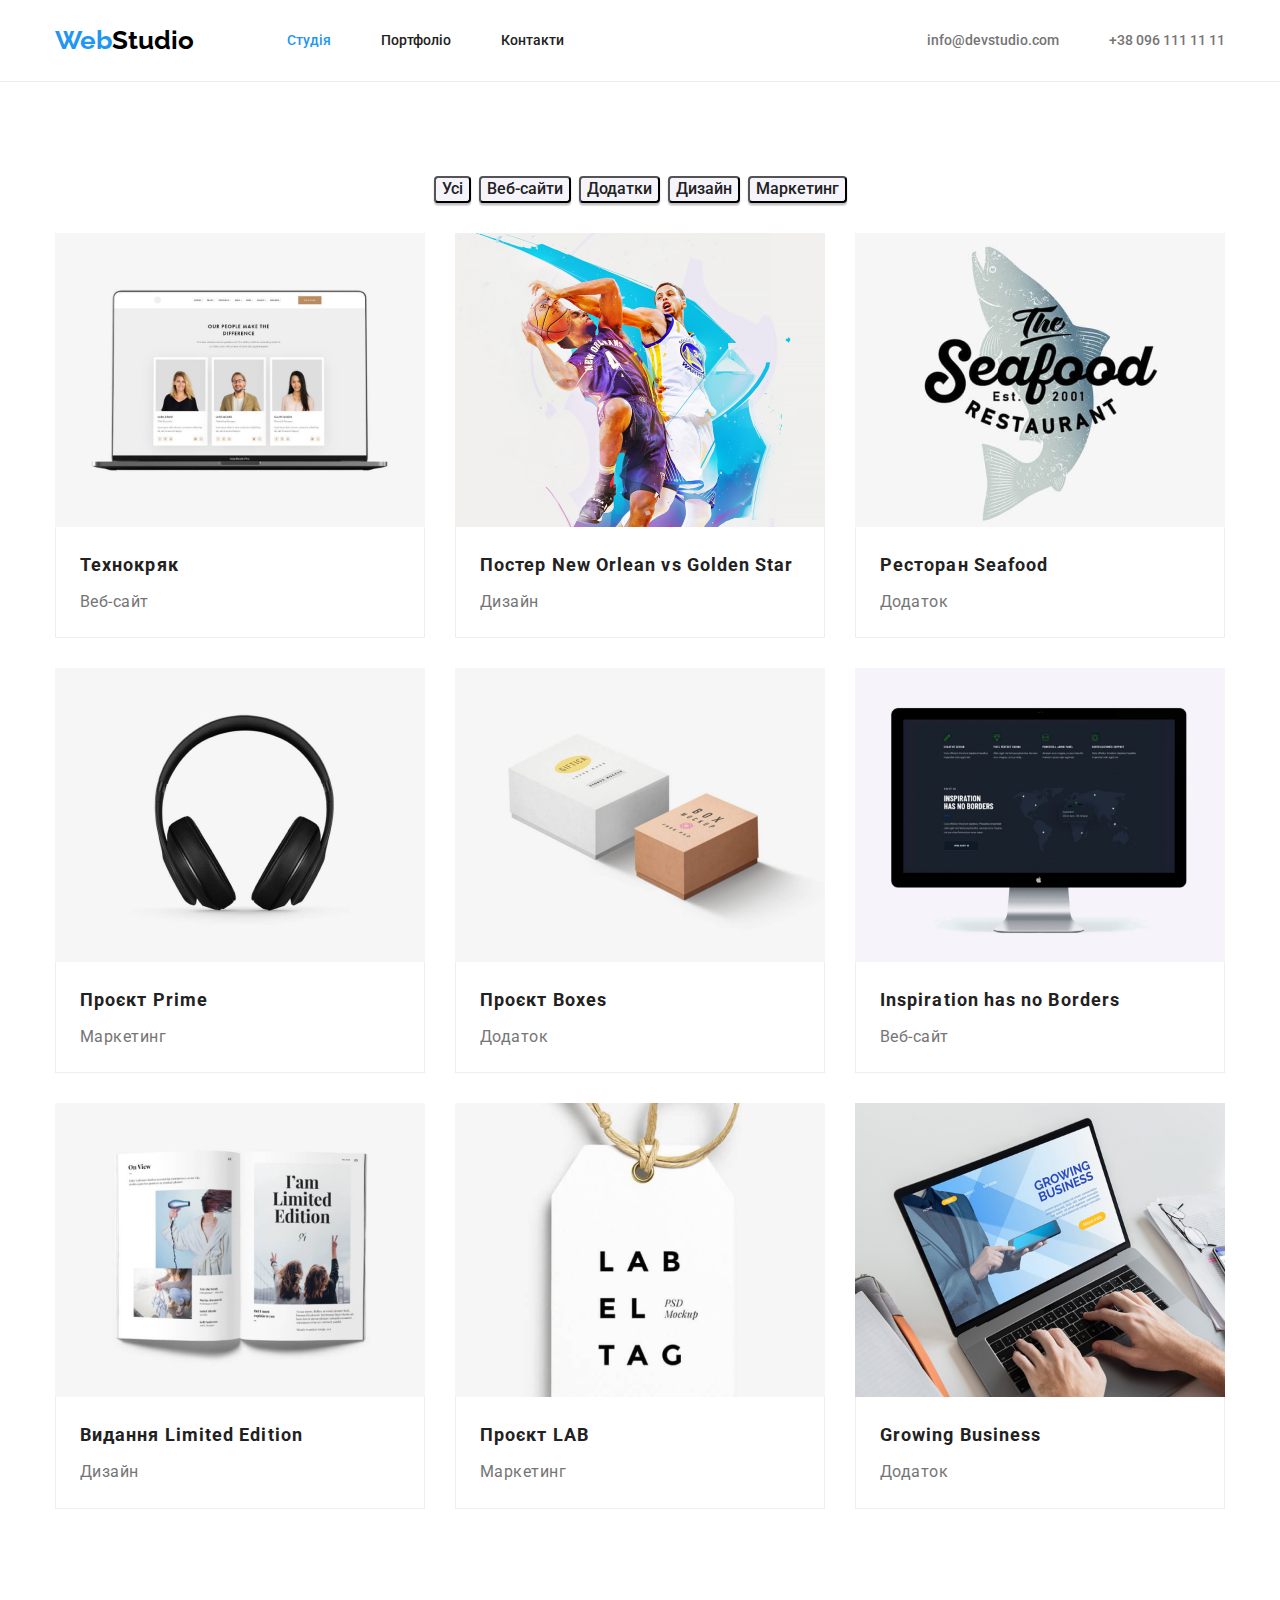
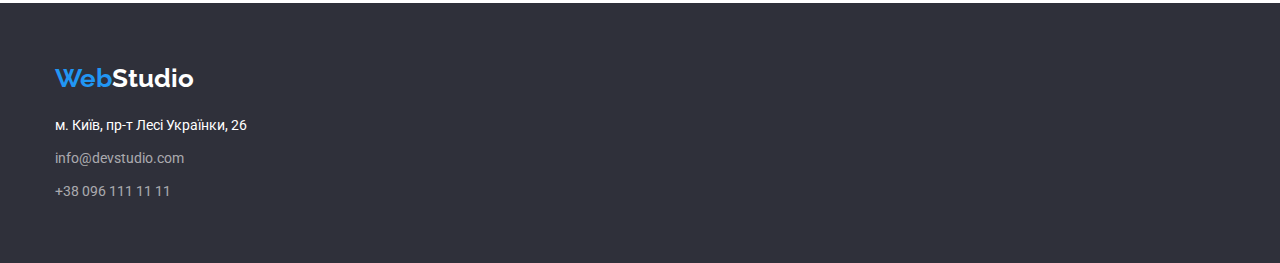
==== portfolio.html @ cd0b66c8 "добавлено sprite" ====
<!DOCTYPE html>
<html lang="uk">
  <head>
    <meta charset="UTF-8" />
    <meta http-equiv="X-UA-Compatible" content="IE=edge" />
    <meta name="viewport" content="width=device-width, initial-scale=1.0" />
    <title>Портфоліо</title>
    <link
      href="https://fonts.googleapis.com/css2?family=Raleway:wght@700&family=Roboto:wght@400;500;700;900&display=swap"
      rel="stylesheet"
    />
    <link
      rel="stylesheet"
      href="https://cdnjs.cloudflare.com/ajax/libs/modern-normalize/1.1.0/modern-normalize.min.css"
    />
    <link rel="stylesheet" href="./css/styles.css" />
  </head>
  <body>
    <header class="top-line">
      <div class="container mein-line">
        <nav class="nav-sector">
          <a class="logo-link" href="./index.html"><span class="logo">Web</span>Studio</a>
          <ul class="site-nav list">
            <li class="item"><a class="connect current" href="./index.html">Студія</a></li>
            <li class="item"><a class="connect" href="./portfolio.html">Портфоліо</a></li>
            <li class="item"><a class="connect" href="#">Контакти</a></li>
          </ul>
        </nav>
        <ul class="contact list">
          <li class="item">
            <a class="connect" href="mailto:info@devstudio.com">info@devstudio.com</a>
          </li>
          <li class="item">
            <a class="connect" href="tel:+380961111111">+38 096 111 11 11</a>
          </li>
        </ul>
      </div>
    </header>
    <main>
      <div class="container">
        <section class="section">
          <!--невидимий заголовок-->
          <h1 class="visually-hidden">Приклади робіт</h1>
          <!--фільтри робіт-->
          <ul class="list btn-line">
            <li class="list-btn">
              <button class="button-filter" type="button">Усі</button>
            </li>
            <li class="list-btn">
              <button class="button-filter" type="button">Веб-сайти</button>
            </li>
            <li class="list-btn"><button class="button-filter" type="button">Додатки</button></li>
            <li class="list-btn"><button class="button-filter" type="button">Дизайн</button></li>
            <li class="list-btn">
              <button class="button-filter" type="button">Маркетинг</button>
            </li>
          </ul>
          <ul class="list portfolio">
            <li class="portfolio-box">
              <img class="image"
                src="./images/portfolio/img-8.jpg"
                alt="відкрита веб-сторінка на ноутбуці"
                width="370"
                height="294"
              />
              <div class="text-content">
                <h3 class="box-subtitle">Технокряк</h3>
                <p class="desc">Веб-сайт</p>
              </div>
            </li>
            <li class="portfolio-box">
              <img class="image"
                src="./images/portfolio/img-9.jpg"
                alt="Два гравця баскетболу у грі"
                width="370"
                height="294"
              />
              <div class="text-content">
                <h3 class="box-subtitle">Постер New Orlean vs Golden Star</h3>
                <p class="desc">Дизайн</p>
              </div>
            </li>
            <li class="portfolio-box">
              <img class="image"
                src="./images/portfolio/img-10.jpg"
                alt="логотип ресторану морська їжа з малюнком риби"
                width="370"
                height="294"
              />
              <div class="text-content">
                <h3 class="box-subtitle">Ресторан Seafood</h3>
                <p class="desc">Додаток</p>
              </div>
            </li>
            <li class="portfolio-box">
              <img class="image" src="./images/portfolio/img-11.jpg" alt="Навушники" width="370" height="294" />
              <div class="text-content">
                <h3 class="box-subtitle">Проєкт Prime</h3>
                <p class="desc">Маркетинг</p>
              </div>
            </li>
            <li class="portfolio-box">
              <img class="image" src="./images/portfolio/img-12.jpg" alt="дві коробки" width="370" height="294" />
              <div class="text-content">
                <h3 class="box-subtitle">Проєкт Boxes</h3>
                <p class="desc">Додаток</p>
              </div>
            </li>
            <li class="portfolio-box">
              <img class="image"
                src="./images/portfolio/img-13.jpg"
                alt="сторінка веб-сайту на моніторі"
                width="370"
                height="294"
              />
              <div class="text-content">
                <h3 class="box-subtitle" lang="en">Inspiration has no Borders</h3>
                <p class="desc">Веб-сайт</p>
              </div>
            </li>
            <li class="portfolio-box">
              <img class="image"
                src="./images/portfolio/img-14.jpg"
                alt="книга, лимітоване видавництво"
                width="370"
                height="294"
              />
              <div class="text-content">
                <h3 class="box-subtitle">Видання Limited Edition</h3>
                <p class="desc">Дизайн</p>
              </div>
            </li>
            <li class="portfolio-box">
              <img class="image" src="./images/portfolio/img-15.jpg" alt="Лейбл магазину" width="370" height="294" />
              <div class="text-content">
                <h3 class="box-subtitle">Проєкт LAB</h3>
                <p class="desc">Маркетинг</p>
              </div>
            </li>
            <li class="portfolio-box">
              <img class="image"
                src="./images/portfolio/img-16.jpg"
                alt="Людина працюе за ноутбуком"
                width="370"
                height="294"
              />
              <div class="text-content">
                <h3 class="box-subtitle" lang="en">Growing Business</h3>
                <p class="desc">Додаток</p>
              </div>
            </li>
          </ul>
        </section>
      </div>
    </main>
    <footer class="page-footer">
      <div class="container">
        <a class="logo-link logo-footer" href="./index.html"><span class="logo">Web</span>Studio</a>
        <address>
          <ul class="list">
            <li class="list-item">
              <a
                class="connect reach"
                href="https://goo.gl/maps/CPtrU1FHBa2aNyZL9"
                target="_blank"
                rel="noopener noreferrer nofollow"
                >м. Київ, пр-т Лесі Українки, 26</a
              >
            </li>
            <li class="list-item">
              <a class="connect contact-address" href="mailto:info@devstudio.com"
                >info@devstudio.com</a
              >
            </li>
            <li class="list-item">
              <a class="connect contact-address" href="tel:+380961111111">+38 096 111 11 11</a>
            </li>
          </ul>
        </address>
      </div>
    </footer>
  </body>
</html>
---- css/styles.css ----
:root {
  --color-primary: #757575;
  --color-secondary: #212121;
  --color-brand: #2f303a;
  --color-img-overlay: rgba(47, 48, 58, 0.4);
  --color-accent: #2196f3;
  --top-line-bg: #ffffff;
  --color-background: #ffffff;
  --color-background-light: #f5f4fa;
  --color-logo: #000000;
  --color-logo-footer: #ffffff;
  --color-hero: #ffffff;
  --color-white: #ffffff;
  --color-activ-btn: #188ce8;
  --color-header-border: #ececec;
  --color-border-box: #eeeeee;
  --color-icon: #AFB1B8;
}

/* спадкодавець */
body {
  background-color: var(--color-background);
  color: var(--color-primary);
  font-family: "Roboto", sans-serif;
}
/* скидання властивості стилей */
.list {
  list-style: none;
  padding: 0;
  margin: 0;
}

.image {
  display: block;
}

.connect {
  text-decoration: none;
}

/* Порядок оформлення стилів:
1. Блочна модель (геометрія)
2. Кольор та текст
3. Ефекти (аніації, переходи) */

/* Оформлення блоків */
.container {
  width: 1200px;
  margin-left: auto;
  margin-right: auto;
  padding: 0 15px;
}


/* heder */
.top-line {
  background-color: var(--top-line-bg);
  border-bottom: 1px solid var(--color-header-border);
}

/*logo*/
.logo {
  color: var(--color-accent);
}

.logo-link {
  margin-right: 93px;
  color: var(--color-logo);
  font-family: "Raleway", sans-serif;
  font-weight: 700;
  font-size: 26px;
  line-height: 1.2;
  text-decoration: none;
}

/*  header */
.mein-line {
  display: flex;
}
/* Site nav*/
.nav-sector {
  display: flex;
  align-items: center;
}
.site-nav {
  display: flex;
}
.site-nav .item + .item {
  margin-left: 50px;
}

.site-nav .connect {
  display: block;
  padding-top: 32px;
  padding-bottom: 32px;

  color: var(--color-secondary);
  font-weight: 500;
  font-size: 14px;
  line-height: 1.2;
}

.site-nav .connect:hover,
.site-nav .connect:focus {
  color: var(--color-accent);
}

.site-nav .connect.current {
  color: var(--color-accent);
}

/*contact*/
.contact {
  display: flex;
  margin-left: auto;
}
.contact .item + .item {
  margin-left: 50px;
}

.contact .connect {
  display: flex;
  padding-top: 32px;
  padding-bottom: 32px;

  color: var(--color-primary);
  font-weight: 500;
  font-size: 14px;
  line-height: 1.2;
}

.contact .connect:hover,
.contact .connect:focus {
  color: var(--color-accent);
}


/* hero */
.hero {
  text-align: center;
  padding-top: 200px;
  padding-bottom: 200px;
  max-width: 1600px;
  margin-right: auto;
  margin-left: auto;

  background-color: var(--color-brand);
  background-image: linear-gradient(to right, var(--color-img-overlay), var(--color-img-overlay)),
    url(../images/studio/Img-team.jpeg);
  background-repeat: no-repeat;
  background-size: cover;
  background-position: center;
}

.hero-title {
  margin-top: 0;
  margin-bottom: 30px;
  text-transform: uppercase;
  text-align: center;
  letter-spacing: 0.06em;
  width: 696px;
  margin-right: auto;
  margin-left: auto;
  color: var(--color-hero);
  font-weight: 900;
  font-size: 44px;
  line-height: 1.4;
}

.button-hero {
  display: inline-flex;
  margin-top: 0;
  margin-bottom: 0;
  align-items: center;
  padding: 10px 32px;
  min-width: 216px;

  color: var(--color-white);
  background-color: var(--color-accent);
  font-family: "Roboto", sans-serif;
  font-weight: 700;
  font-size: 16px;
  line-height: 1.9;
  box-shadow: 0px 4px 4px rgba(0, 0, 0, 0.15);
  border-radius: 4px;
  cursor: pointer;
  letter-spacing: 0.06em;
}
/* активна кнопка в герої*/
.button-hero:hover,
.button-hero:focus {
  background-color: var(--color-activ-btn);
}
/* section */
.section {
  padding-top: 94px;
  padding-bottom: 94px;
  margin-right: 0;
}

/* переваги студії */
.merit {
  display: flex;
  max-width: 1170px;
  height: 248px;
  margin-left: 0;
}

.visually-hidden {
  position: absolute;
  width: 1px;
  height: 1px;
  margin: -1px;
  padding: 0;
  overflow: hidden;
  border: 0;
  clip: rect(0 0 0 0);
}

.list-merit {
  width: 270px;
margin-left: 30px;
}

.list-merit:first-child {
  margin-left: 0;
}

.thumb {
  display: flex;
  align-items: center;
  justify-content: center;
  height: 120px;
  background-color: var(--color-background-light);
  border-radius: 4px;
  margin-bottom: 30px;
}


.section-subtitle {
  margin-top: 0px;
  margin-bottom: 10px;
  text-align: center;

  color: var(--color-secondary);
  font-weight: 700;
  font-size: 14px;
  line-height: 1.2;
}

.member {
  margin-bottom: 30px;
}

/* чим ми займаемося */
.section-work {
  padding-top: 0;
}
.section-title {
  margin-top: 0;
  margin-bottom: 50px;
  text-align: center;
  color: var(--color-secondary);
  font-weight: 700;
  font-size: 36px;
  line-height: 1.2;
}

.work {
  display: flex;
}
.work-foto {
  margin-left: 30px;
}
.work-foto:first-child {
  margin-left: 0;
}
/* наша команда */
.section-team {
  background-color: var(--color-background-light);
}
.team {
  display: flex;
}
.team-list {
  margin-left: 30px;
  background-color: var(--color-white);
  box-shadow: 0px 1px 3px rgba(0, 0, 0, 0.12), 0px 1px 1px rgba(0, 0, 0, 0.14),
    0px 2px 1px rgba(0, 0, 0, 0.2);
  border-radius: 0px 0px 4px 4px;
}
.team-list:first-child {
  margin-left: 0;
}

.desc-text {
  margin-top: 0;
  margin-bottom: 30px;
  text-align: center;

  font-size: 16px;
  line-height: 1.2;
}

/* Постійні кліенти */
.clients {
  display: flex;
}
.clients-card {
  display: flex;
  margin-left: 30px;
}

.clients-card:nth-child(1) {
  margin-left: 0;
}

.clients-link {
  display: flex;
  align-items: center;
    justify-content: center;
  width: 170px;
    height: 92px;
}

.clients-link .thumb-icon {
  width: 170px;
  height: 92px;
  fill: var(--color-icon);
  padding: 0 32px;
  border: 1px solid var(--color-icon);
    border-radius: 4px;
}

.clients-link .thumb-icon:hover {
  fill: var(--color-accent);
border-color: var(--color-accent);
}

/* futer */
.page-footer {
  padding-top: 60px;
  padding-bottom: 60px;

  background-color: var(--color-brand);
}
/* logo */
.logo-footer {
  color: var(--color-logo-footer);
}
/* address */
.list-item {
  margin-top: 9px;
}
.list-item:first-child {
  margin-top: 20px;
}
.reach {
  color: var(--color-white);
  font-style: normal;
  font-weight: 400;
  font-size: 14px;
  line-height: 1.7;
}

.reach:hover,
.reach:focus {
  color: var(--color-accent);
}

.contact-address {
  color: rgba(255, 255, 255, 0.6);
  font-style: normal;
  font-weight: 400;
  font-size: 14px;
  line-height: 1.7;
}

.contact-address:hover,
.contact-address:focus {
  color: var(--color-accent);
}

/* porfolio */
/* кнопки фільтр */
.btn-line {
  display: flex;
  justify-content: center;
  margin-bottom: 30px;
}
.list-btn {
  margin-left: 8px;
}
.list-btn:first-child {
  margin-left: 0;
}

.button-filter {
  border-radius: 4px;
  color: var(--color-secondary);
  background: var(--color-background-light);
  font-family: "Roboto", sans-serif;
  font-weight: 500;
  font-size: 16px;
  line-height: 1.3;
  cursor: pointer;
  box-shadow: 0px 3px 1px rgba(0, 0, 0, 0.1), 0px 1px 2px rgba(0, 0, 0, 0.08),
    0px 2px 2px rgba(0, 0, 0, 0.12);
}

.button-filter:hover {
  background-color: var(--color-accent);
  color: var(--color-white);
}
.button-filter:active {
  background-color: var(--color-accent);
  color: var(--color-white);
}
/* список робіт */
.portfolio {
  display: flex;
  flex-wrap: wrap;
  box-sizing: border-box;
}
.portfolio-box {
  width: calc((100% - 60px) / 3);
  margin-right: 30px;
  margin-bottom: 30px;
}

.portfolio-box:nth-child(3n) {
  margin-right: 0;
}
.portfolio-box:nth-last-child(-n + 3) {
  margin-bottom: 0;
}
.portfolio-box > .text-content {
  padding: 20px 24px;
  border: 1px solid var(--color-border-box);
  border-top: 0;
}

.post-text {
  margin-top: 0px;
  margin-bottom: 0px;
  font-size: 14px;
  line-height: 1.3;
}
.box-subtitle {
  margin: 0;
  color: var(--color-secondary);
  font-weight: 700;
  font-size: 18px;
  line-height: 36px;
  letter-spacing: 0.06em;
}
.desc {
  margin: 0;
  margin-top: 4px;
  color: var(--color-primary);
  font-size: 16px;
  line-height: 1.9;
  letter-spacing: 0.03em;
}
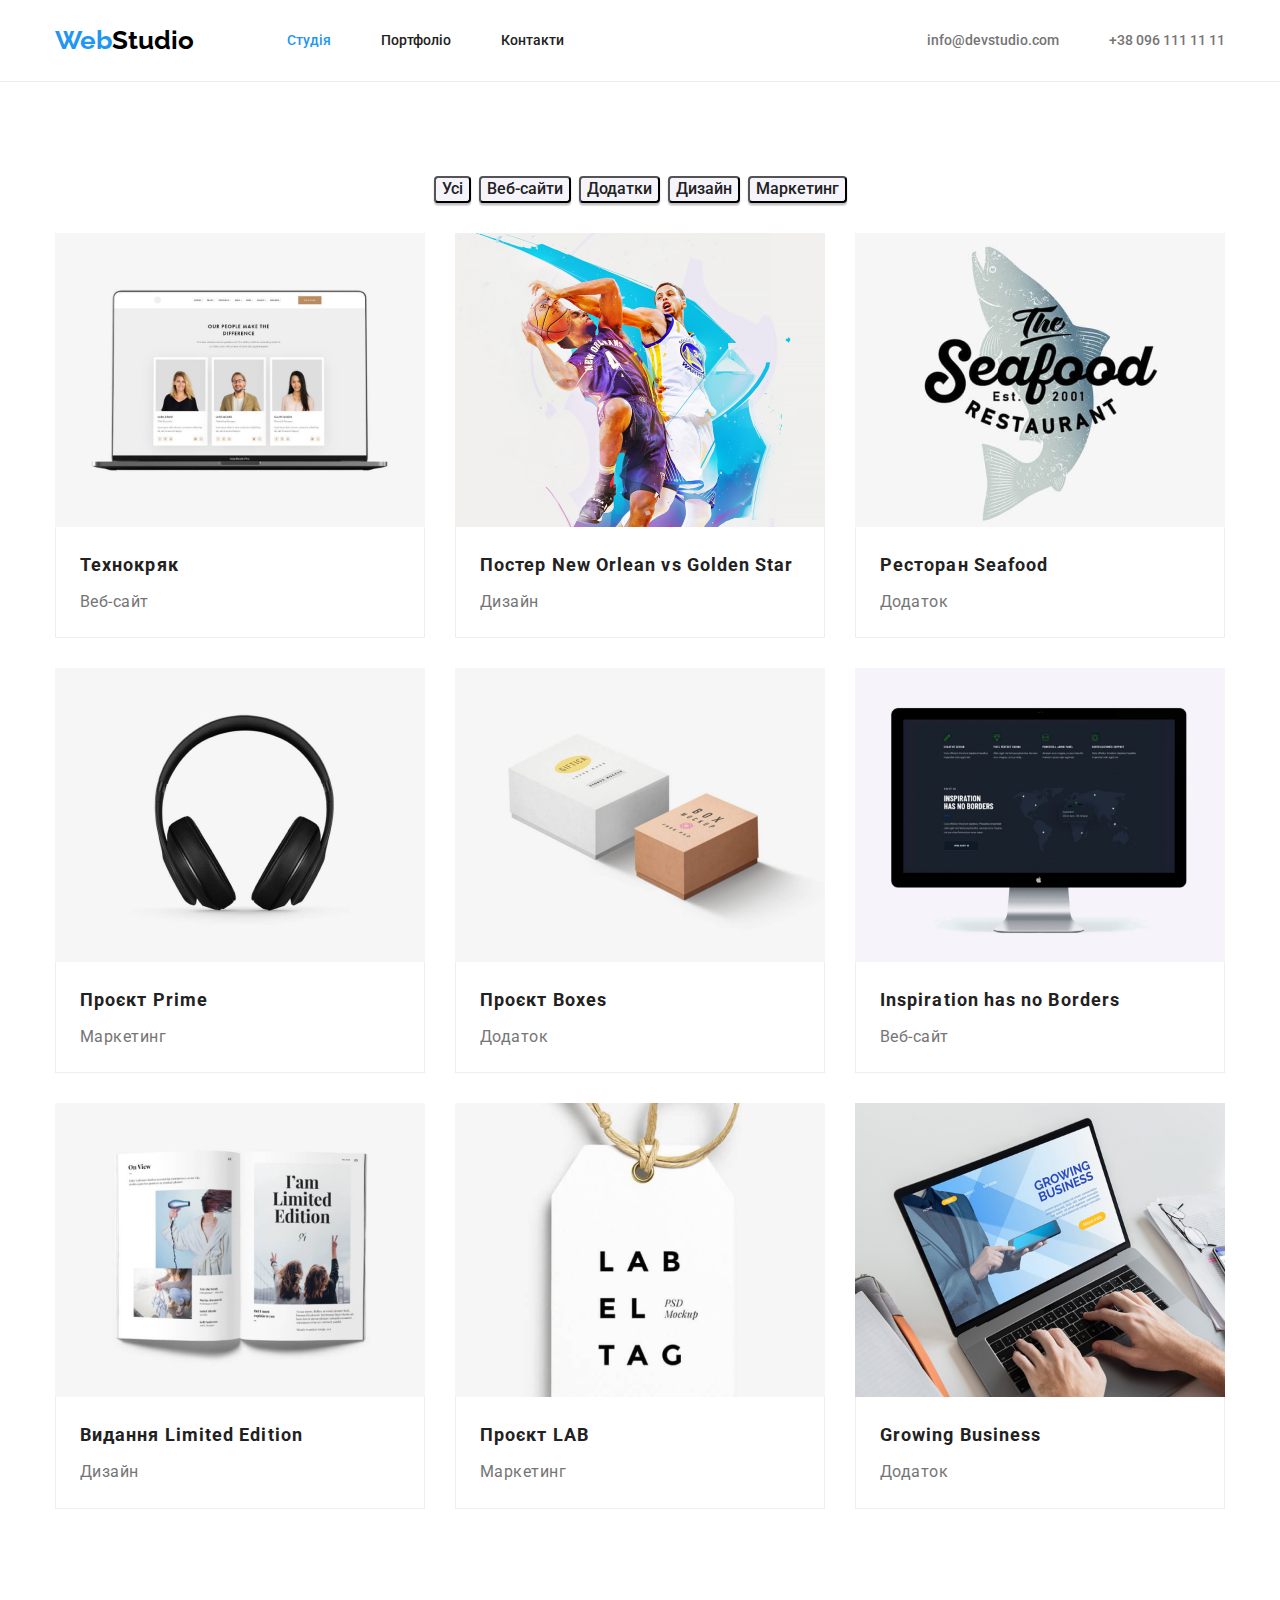
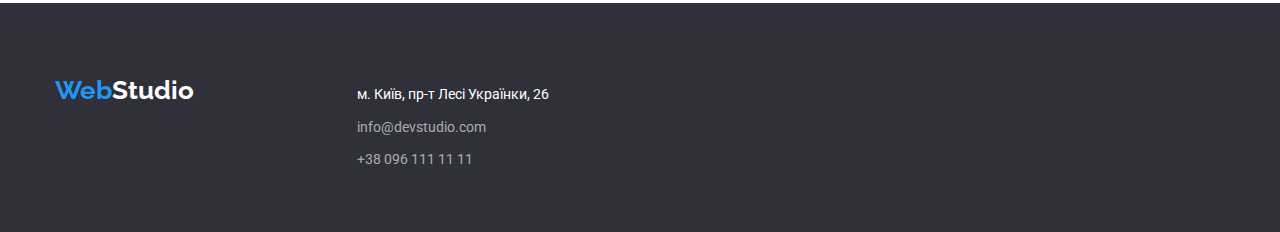
==== commit dbc61242: "добавляет часть иконок" ====
--- a/portfolio.html
+++ b/portfolio.html
@@ -19,19 +19,19 @@
     <header class="top-line">
       <div class="container mein-line">
         <nav class="nav-sector">
-          <a class="logo-link" href="./index.html"><span class="logo">Web</span>Studio</a>
+          <a class="link logo-link" href="./index.html"><span class="logo">Web</span>Studio</a>
           <ul class="site-nav list">
-            <li class="item"><a class="connect current" href="./index.html">Студія</a></li>
-            <li class="item"><a class="connect" href="./portfolio.html">Портфоліо</a></li>
-            <li class="item"><a class="connect" href="#">Контакти</a></li>
+            <li class="item"><a class="link connect current" href="./index.html">Студія</a></li>
+            <li class="item"><a class="link connect" href="./portfolio.html">Портфоліо</a></li>
+            <li class="item"><a class="link connect" href="#">Контакти</a></li>
           </ul>
         </nav>
         <ul class="contact list">
           <li class="item">
-            <a class="connect" href="mailto:info@devstudio.com">info@devstudio.com</a>
+            <a class="link connect" href="mailto:info@devstudio.com">info@devstudio.com</a>
           </li>
           <li class="item">
-            <a class="connect" href="tel:+380961111111">+38 096 111 11 11</a>
+            <a class="link connect" href="tel:+380961111111">+38 096 111 11 11</a>
           </li>
         </ul>
       </div>
@@ -155,7 +155,7 @@
     </main>
     <footer class="page-footer">
       <div class="container">
-        <a class="logo-link logo-footer" href="./index.html"><span class="logo">Web</span>Studio</a>
+        <a class="link logo-link logo-footer" href="./index.html"><span class="logo">Web</span>Studio</a>
         <address>
           <ul class="list">
             <li class="list-item">
@@ -168,12 +168,12 @@
               >
             </li>
             <li class="list-item">
-              <a class="connect contact-address" href="mailto:info@devstudio.com"
+              <a class="link connect contact-address" href="mailto:info@devstudio.com"
                 >info@devstudio.com</a
               >
             </li>
             <li class="list-item">
-              <a class="connect contact-address" href="tel:+380961111111">+38 096 111 11 11</a>
+              <a class="link connect contact-address" href="tel:+380961111111">+38 096 111 11 11</a>
             </li>
           </ul>
         </address>
--- a/css/styles.css
+++ b/css/styles.css
@@ -14,7 +14,7 @@
   --color-activ-btn: #188ce8;
   --color-header-border: #ececec;
   --color-border-box: #eeeeee;
-  --color-icon: #AFB1B8;
+  --color-icon: #afb1b8;
 }
 
 /* спадкодавець */
@@ -50,7 +50,6 @@
   margin-right: auto;
   padding: 0 15px;
 }
-
 
 /* heder */
 .top-line {
@@ -93,7 +92,6 @@
   display: block;
   padding-top: 32px;
   padding-bottom: 32px;
-
   color: var(--color-secondary);
   font-weight: 500;
   font-size: 14px;
@@ -114,19 +112,20 @@
   display: flex;
   margin-left: auto;
 }
+
 .contact .item + .item {
   margin-left: 50px;
 }
-
+/* Мейл. тел. */
 .contact .connect {
   display: flex;
   padding-top: 32px;
   padding-bottom: 32px;
-
+  gap: 10px;
   color: var(--color-primary);
   font-weight: 500;
   font-size: 14px;
-  line-height: 1.2;
+  line-height: calc(16.41 / 14);
 }
 
 .contact .connect:hover,
@@ -134,6 +133,11 @@
   color: var(--color-accent);
 }
 
+/* іконки мейл. тел. */
+.connect .icon {
+  align-self: center;
+  fill: currentColor;
+}
 
 /* hero */
 .hero {
@@ -219,7 +223,7 @@
 
 .list-merit {
   width: 270px;
-margin-left: 30px;
+  margin-left: 30px;
 }
 
 .list-merit:first-child {
@@ -235,7 +239,6 @@
   border-radius: 4px;
   margin-bottom: 30px;
 }
-
 
 .section-subtitle {
   margin-top: 0px;
@@ -275,13 +278,16 @@
 .work-foto:first-child {
   margin-left: 0;
 }
+
 /* наша команда */
 .section-team {
   background-color: var(--color-background-light);
 }
+
 .team {
   display: flex;
 }
+
 .team-list {
   margin-left: 30px;
   background-color: var(--color-white);
@@ -289,19 +295,54 @@
     0px 2px 1px rgba(0, 0, 0, 0.2);
   border-radius: 0px 0px 4px 4px;
 }
+
 .team-list:first-child {
   margin-left: 0;
 }
 
 .desc-text {
   margin-top: 0;
-  margin-bottom: 30px;
+  margin-bottom: 16px;
   text-align: center;
 
   font-size: 16px;
   line-height: 1.2;
 }
 
+/* блок посилань на соцмережи */
+.social-links {
+  display: flex;
+  align-items: center;
+  justify-content: center;
+  margin-left: auto;
+  margin-right: auto;
+  gap: 10px;
+  margin-bottom: 30px;
+}
+
+/* посилання на соцмережи */
+.item .social-link {
+  display: flex;
+  align-items: center;
+  justify-content: center;
+  border-radius: 50%;
+  width: 44px;
+  height: 44px;
+  color: var(--color-icon);
+}
+
+.social-link .icon {
+  width: 20px;
+  height: 20px;
+  fill: currentColor;
+}
+
+.item .social-link:hover,
+.item .social-link:focus {
+  background-color: var(--color-accent);
+  color: var(--color-white);
+}
+
 /* Постійні кліенти */
 .clients {
   display: flex;
@@ -318,9 +359,9 @@
 .clients-link {
   display: flex;
   align-items: center;
-    justify-content: center;
+  justify-content: center;
   width: 170px;
-    height: 92px;
+  height: 92px;
 }
 
 .clients-link .thumb-icon {
@@ -329,12 +370,12 @@
   fill: var(--color-icon);
   padding: 0 32px;
   border: 1px solid var(--color-icon);
-    border-radius: 4px;
+  border-radius: 4px;
 }
 
 .clients-link .thumb-icon:hover {
   fill: var(--color-accent);
-border-color: var(--color-accent);
+  border-color: var(--color-accent);
 }
 
 /* futer */
@@ -379,6 +420,21 @@
 .contact-address:hover,
 .contact-address:focus {
   color: var(--color-accent);
+}
+
+/* запрошення у футорі */
+.page-footer .container {
+  display: flex;
+  gap: 70px;
+  align-items: baseline;
+}
+
+.welcome-link {
+  background: rgba(255, 255, 255, 0.1);
+}
+
+.welcome-link .icon {
+  fill: var(--color-white);
 }
 
 /* porfolio */
@@ -462,3 +518,6 @@
   line-height: 1.9;
   letter-spacing: 0.03em;
 }
+
+
+/* чи буде кращим використати для фону у герої контейнер .container-fluid ? */
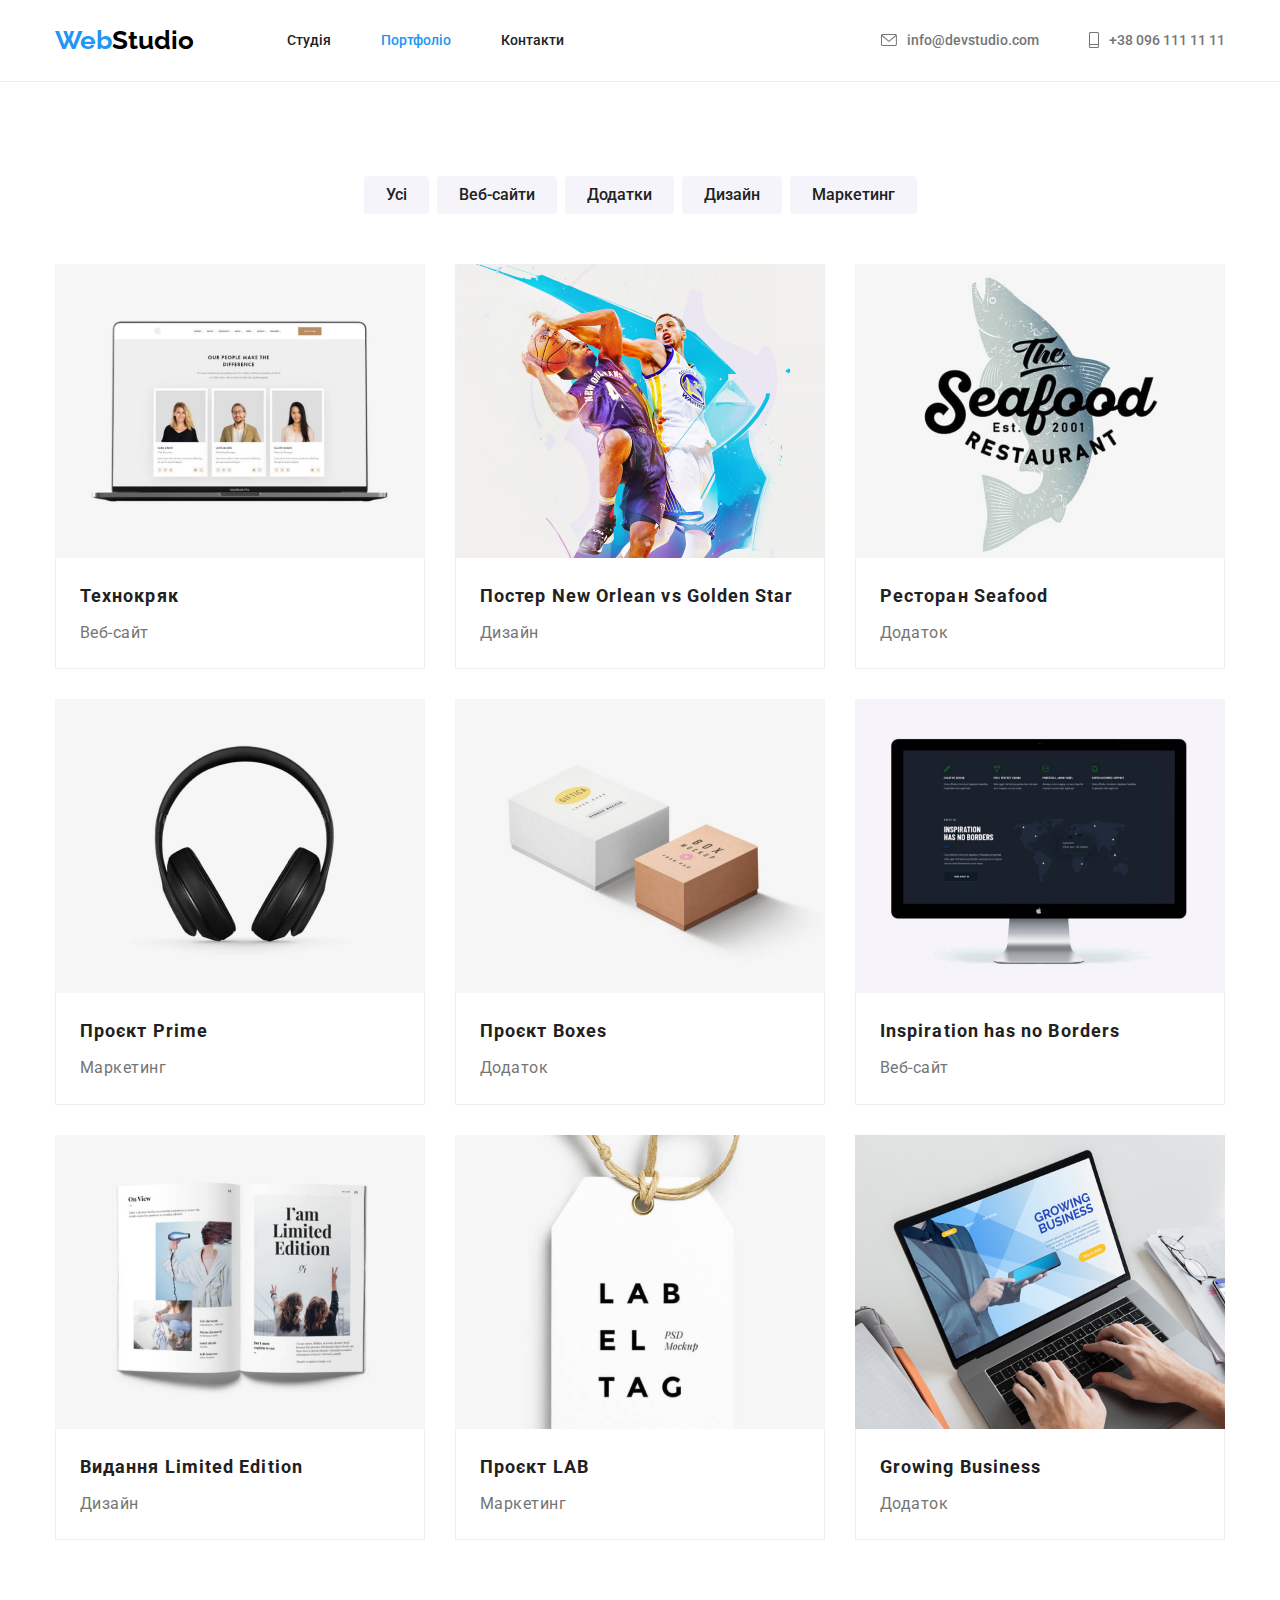
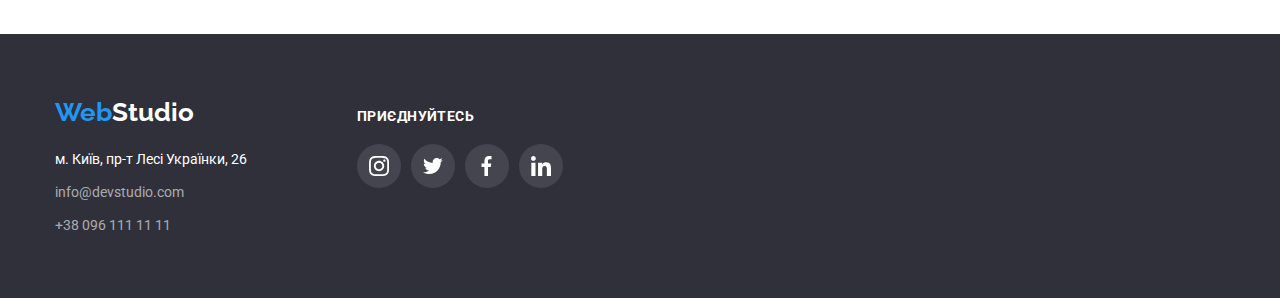
==== commit 22f700cd: "тени на карточки" ====
--- a/portfolio.html
+++ b/portfolio.html
@@ -5,6 +5,7 @@
     <meta http-equiv="X-UA-Compatible" content="IE=edge" />
     <meta name="viewport" content="width=device-width, initial-scale=1.0" />
     <title>Портфоліо</title>
+    <link rel="preconnect" href="https://fonts.gstatic.com" />
     <link
       href="https://fonts.googleapis.com/css2?family=Raleway:wght@700&family=Roboto:wght@400;500;700;900&display=swap"
       rel="stylesheet"
@@ -21,18 +22,25 @@
         <nav class="nav-sector">
           <a class="link logo-link" href="./index.html"><span class="logo">Web</span>Studio</a>
           <ul class="site-nav list">
-            <li class="item"><a class="link connect current" href="./index.html">Студія</a></li>
-            <li class="item"><a class="link connect" href="./portfolio.html">Портфоліо</a></li>
+            <li class="item"><a class="link connect" href="./index.html">Студія</a></li>
+            <li class="item"><a class="link connect current" href="./portfolio.html">Портфоліо</a></li>
             <li class="item"><a class="link connect" href="#">Контакти</a></li>
           </ul>
         </nav>
         <ul class="contact list">
-          <li class="item">
-            <a class="link connect" href="mailto:info@devstudio.com">info@devstudio.com</a>
-          </li>
-          <li class="item">
-            <a class="link connect" href="tel:+380961111111">+38 096 111 11 11</a>
-          </li>
+        <li class="item">
+          <a class="link connect" href="mailto:info@devstudio.com">
+            <svg class="icon" width="16" height="12">
+              <use href="./images/icons/sprite.svg#envelope"></use>
+            </svg>info@devstudio.com
+          </a>
+        </li>
+        <li class="item">
+          <a class="link connect" href="tel:+380961111111">
+            <svg class="icon" width="10" height="16">
+              <use href="./images/icons/sprite.svg#phone"></use>
+            </svg>+38 096 111 11 11</a>
+        </li>
         </ul>
       </div>
     </header>
@@ -44,15 +52,15 @@
           <!--фільтри робіт-->
           <ul class="list btn-line">
             <li class="list-btn">
-              <button class="button-filter" type="button">Усі</button>
+              <button class="button button-filter" type="button">Усі</button>
             </li>
             <li class="list-btn">
-              <button class="button-filter" type="button">Веб-сайти</button>
-            </li>
-            <li class="list-btn"><button class="button-filter" type="button">Додатки</button></li>
-            <li class="list-btn"><button class="button-filter" type="button">Дизайн</button></li>
+              <button class="button button-filter" type="button">Веб-сайти</button>
+            </li>
+            <li class="list-btn"><button class="button button-filter" type="button">Додатки</button></li>
+            <li class="list-btn"><button class="button button-filter" type="button">Дизайн</button></li>
             <li class="list-btn">
-              <button class="button-filter" type="button">Маркетинг</button>
+              <button class="button button-filter" type="button">Маркетинг</button>
             </li>
           </ul>
           <ul class="list portfolio">
@@ -155,28 +163,56 @@
     </main>
     <footer class="page-footer">
       <div class="container">
-        <a class="link logo-link logo-footer" href="./index.html"><span class="logo">Web</span>Studio</a>
-        <address>
-          <ul class="list">
-            <li class="list-item">
-              <a
-                class="connect reach"
-                href="https://goo.gl/maps/CPtrU1FHBa2aNyZL9"
-                target="_blank"
-                rel="noopener noreferrer nofollow"
-                >м. Київ, пр-т Лесі Українки, 26</a
-              >
-            </li>
-            <li class="list-item">
-              <a class="link connect contact-address" href="mailto:info@devstudio.com"
-                >info@devstudio.com</a
-              >
-            </li>
-            <li class="list-item">
-              <a class="link connect contact-address" href="tel:+380961111111">+38 096 111 11 11</a>
-            </li>
-          </ul>
-        </address>
+        <div>
+          <a class="link logo-link logo-footer" href="./index.html"><span class="logo">Web</span>Studio</a>
+          <address>
+            <ul class="list">
+              <li class="list-item">
+                <a class="connect reach" href="https://goo.gl/maps/CPtrU1FHBa2aNyZL9" target="_blank"
+                  rel="noopener noreferrer nofollow">м. Київ, пр-т Лесі Українки, 26</a>
+              </li>
+              <li class="list-item">
+                <a class="link connect contact-address" href="mailto:info@devstudio.com">info@devstudio.com</a>
+              </li>
+              <li class="list-item">
+                <a class="link connect contact-address" href="tel:+380961111111">+38 096 111 11 11</a>
+              </li>
+            </ul>
+          </address>
+        </div>
+        <div class="social-bloc">
+          <p class="welcome-text"><strong>приєднуйтесь</strong></p>
+          <ul class="list social-links">
+            <li class="item">
+              <a class="link social-link welcome-link" href="#" aria-label="instagram">
+                <svg class="icon">
+                  <use href="./images/icons/sprite.svg#instagram"></use>
+                </svg>
+              </a>
+            </li>
+            <li class="item">
+              <a class="link social-link welcome-link" href="#" aria-label="twitter">
+                <svg class="icon">
+                  <use href="./images/icons/sprite.svg#twitter"></use>
+                </svg>
+              </a>
+            </li>
+            <li class="item">
+              <a class="link social-link welcome-link" href="#" aria-label="facebook">
+                <svg class="icon">
+                  <use href="./images/icons/sprite.svg#facebook"></use>
+                </svg>
+              </a>
+            </li>
+            <li class="item">
+              <a class="link social-link welcome-link" href="#" aria-label="linkedin">
+                <svg class="icon">
+                  <use href="./images/icons/sprite.svg#linkedin"></use>
+                </svg>
+              </a>
+            </li>
+          </ul>
+        </div>
       </div>
     </footer>
   </body>
--- a/css/styles.css
+++ b/css/styles.css
@@ -37,6 +37,16 @@
 .connect {
   text-decoration: none;
 }
+/* кнопка загальні властивості */
+.button {
+  border: none;
+  margin-top: 0;
+  margin-bottom: 0;
+  cursor: pointer;
+  border-radius: 4px;
+  font-family: "Roboto", sans-serif;
+  font-size: 16px;
+}
 
 /* Порядок оформлення стилів:
 1. Блочна модель (геометрія)
@@ -125,7 +135,7 @@
   color: var(--color-primary);
   font-weight: 500;
   font-size: 14px;
-  line-height: calc(16.41 / 14);
+  line-height: calc(16 / 14);
 }
 
 .contact .connect:hover,
@@ -147,7 +157,6 @@
   max-width: 1600px;
   margin-right: auto;
   margin-left: auto;
-
   background-color: var(--color-brand);
   background-image: linear-gradient(to right, var(--color-img-overlay), var(--color-img-overlay)),
     url(../images/studio/Img-team.jpeg);
@@ -172,23 +181,15 @@
 }
 
 .button-hero {
-  display: inline-flex;
-  margin-top: 0;
-  margin-bottom: 0;
-  align-items: center;
   padding: 10px 32px;
   min-width: 216px;
-
+  align-items: center;
+  text-align: center;
   color: var(--color-white);
   background-color: var(--color-accent);
-  font-family: "Roboto", sans-serif;
+  box-shadow: 0px 4px 4px rgba(0, 0, 0, 0.15);
   font-weight: 700;
-  font-size: 16px;
-  line-height: 1.9;
-  box-shadow: 0px 4px 4px rgba(0, 0, 0, 0.15);
-  border-radius: 4px;
-  cursor: pointer;
-  letter-spacing: 0.06em;
+  line-height: calc(30 / 16);
 }
 /* активна кнопка в герої*/
 .button-hero:hover,
@@ -429,6 +430,15 @@
   align-items: baseline;
 }
 
+.welcome-text {
+  text-transform: uppercase;
+  font-size: 14px;
+  line-height: calc(16.41 / 14);
+  letter-spacing: 0.03em;
+  color: var(--color-white);
+  margin-bottom: 20px;
+}
+
 .welcome-link {
   background: rgba(255, 255, 255, 0.1);
 }
@@ -442,36 +452,29 @@
 .btn-line {
   display: flex;
   justify-content: center;
-  margin-bottom: 30px;
-}
-.list-btn {
-  margin-left: 8px;
-}
-.list-btn:first-child {
-  margin-left: 0;
+  margin-bottom: 50px;
+  gap: 8px;
 }
 
 .button-filter {
-  border-radius: 4px;
+  padding: 6px 22px;
   color: var(--color-secondary);
   background: var(--color-background-light);
-  font-family: "Roboto", sans-serif;
   font-weight: 500;
-  font-size: 16px;
-  line-height: 1.3;
-  cursor: pointer;
+  line-height: calc(26 / 16);
+}
+
+.button-filter:hover,
+.button-filter:focus {
+  background-color: var(--color-accent);
+  color: var(--color-white);
   box-shadow: 0px 3px 1px rgba(0, 0, 0, 0.1), 0px 1px 2px rgba(0, 0, 0, 0.08),
     0px 2px 2px rgba(0, 0, 0, 0.12);
 }
-
-.button-filter:hover {
-  background-color: var(--color-accent);
-  color: var(--color-white);
-}
 .button-filter:active {
-  background-color: var(--color-accent);
-  color: var(--color-white);
-}
+  background-color: var(--color-activ-btn);
+}
+
 /* список робіт */
 .portfolio {
   display: flex;
@@ -494,6 +497,12 @@
   padding: 20px 24px;
   border: 1px solid var(--color-border-box);
   border-top: 0;
+}
+
+.portfolio-box:hover,
+.portfolio-box:focus {
+  box-shadow: 0px 1px 1px rgba(0, 0, 0, 0.12), 0px 4px 4px rgba(0, 0, 0, 0.06),
+    1px 4px 6px rgba(0, 0, 0, 0.16);
 }
 
 .post-text {
@@ -519,5 +528,4 @@
   letter-spacing: 0.03em;
 }
 
-
 /* чи буде кращим використати для фону у герої контейнер .container-fluid ? */
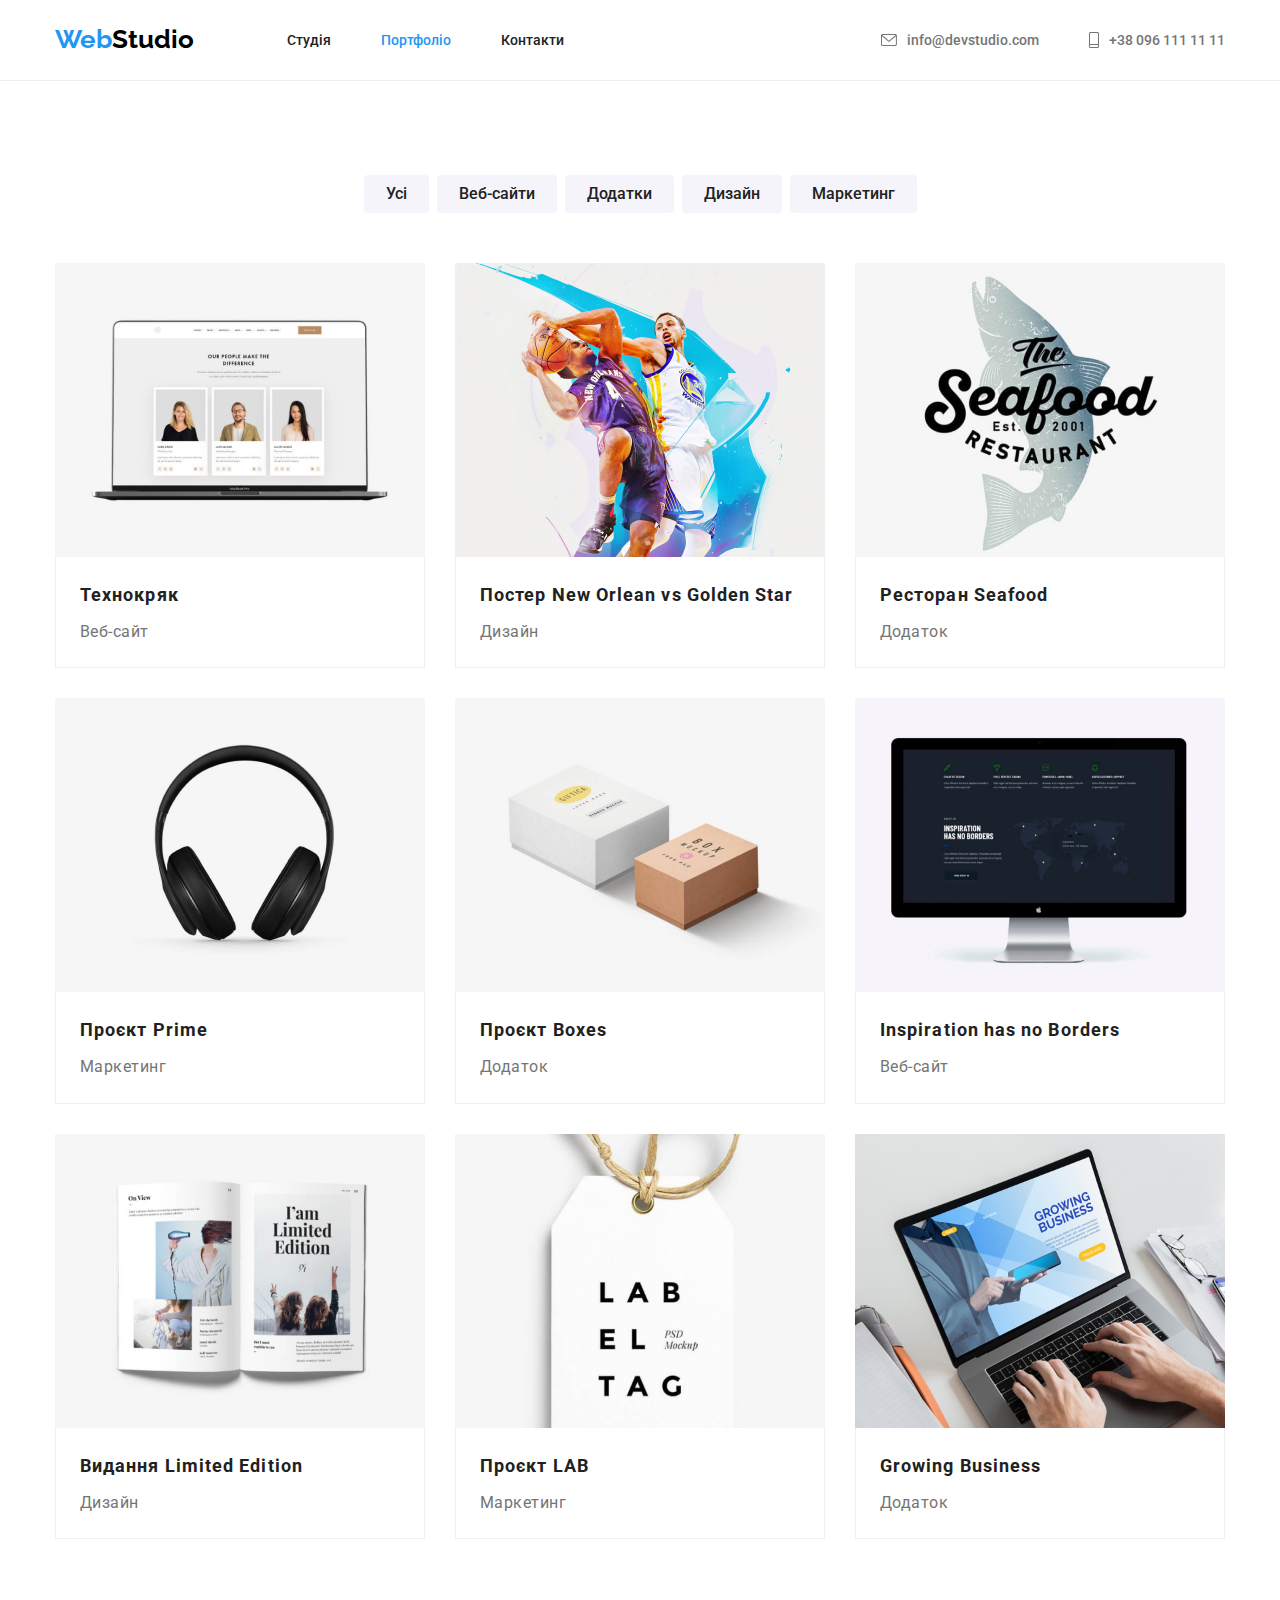
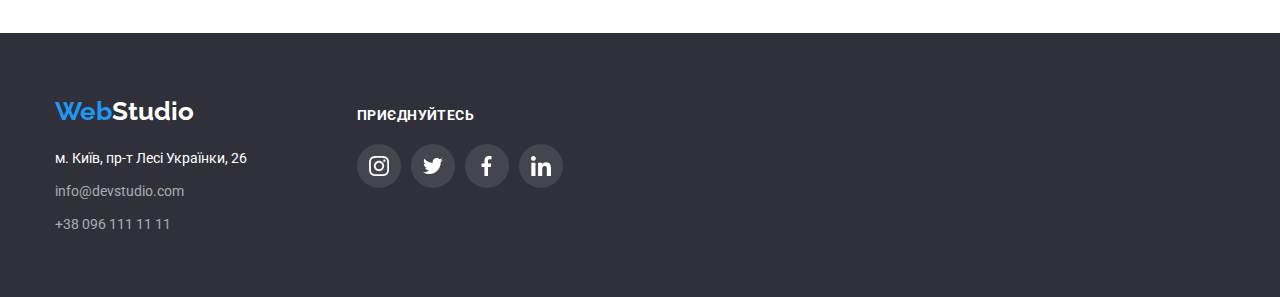
==== commit d0ad90bf: "добавляет бордер в картках порфоліо" ====
--- a/portfolio.html
+++ b/portfolio.html
@@ -5,15 +5,17 @@
     <meta http-equiv="X-UA-Compatible" content="IE=edge" />
     <meta name="viewport" content="width=device-width, initial-scale=1.0" />
     <title>Портфоліо</title>
-    <link rel="preconnect" href="https://fonts.gstatic.com" />
-    <link
-      href="https://fonts.googleapis.com/css2?family=Raleway:wght@700&family=Roboto:wght@400;500;700;900&display=swap"
-      rel="stylesheet"
-    />
+    <!-- шрифти -->
+    <link rel="preconnect" href="https://fonts.googleapis.com">
+    <link rel="preconnect" href="https://fonts.gstatic.com" crossorigin>
+    <link href="https://fonts.googleapis.com/css2?family=Raleway:wght@700&family=Roboto:wght@400;500;700;900&display=swap"
+      rel="stylesheet">
+      <!-- нормалізатор -->
     <link
       rel="stylesheet"
       href="https://cdnjs.cloudflare.com/ajax/libs/modern-normalize/1.1.0/modern-normalize.min.css"
     />
+    <!-- стилі -->
     <link rel="stylesheet" href="./css/styles.css" />
   </head>
   <body>
@@ -84,7 +86,7 @@
                 height="294"
               />
               <div class="text-content">
-                <h3 class="box-subtitle">Постер New Orlean vs Golden Star</h3>
+                <h3 class="box-subtitle">Постер <span lang="en">New Orlean vs Golden Star</span></h3>
                 <p class="desc">Дизайн</p>
               </div>
             </li>
@@ -96,21 +98,21 @@
                 height="294"
               />
               <div class="text-content">
-                <h3 class="box-subtitle">Ресторан Seafood</h3>
+                <h3 class="box-subtitle">Ресторан <span lang="en">Seafood</span></h3>
                 <p class="desc">Додаток</p>
               </div>
             </li>
             <li class="portfolio-box">
               <img class="image" src="./images/portfolio/img-11.jpg" alt="Навушники" width="370" height="294" />
               <div class="text-content">
-                <h3 class="box-subtitle">Проєкт Prime</h3>
+                <h3 class="box-subtitle">Проєкт <span lang="en">Prime</span></h3>
                 <p class="desc">Маркетинг</p>
               </div>
             </li>
             <li class="portfolio-box">
               <img class="image" src="./images/portfolio/img-12.jpg" alt="дві коробки" width="370" height="294" />
               <div class="text-content">
-                <h3 class="box-subtitle">Проєкт Boxes</h3>
+                <h3 class="box-subtitle">Проєкт <span lang="en">Boxes</span></h3>
                 <p class="desc">Додаток</p>
               </div>
             </li>
@@ -134,14 +136,14 @@
                 height="294"
               />
               <div class="text-content">
-                <h3 class="box-subtitle">Видання Limited Edition</h3>
+                <h3 class="box-subtitle">Видання <span lang="en">Limited Edition</span></h3>
                 <p class="desc">Дизайн</p>
               </div>
             </li>
             <li class="portfolio-box">
               <img class="image" src="./images/portfolio/img-15.jpg" alt="Лейбл магазину" width="370" height="294" />
               <div class="text-content">
-                <h3 class="box-subtitle">Проєкт LAB</h3>
+                <h3 class="box-subtitle">Проєкт <span lang="en">LAB</span></h3>
                 <p class="desc">Маркетинг</p>
               </div>
             </li>
--- a/css/styles.css
+++ b/css/styles.css
@@ -1,4 +1,11 @@
 :root {
+ /* шрифти */
+  --font-family-primary: "Roboto", sans-serif;
+  --font-weight-more: 700;
+  --font-weight-less: 500;
+  --font-size-more: 16px;
+  --font-size-less: 14px;
+  /* колор */
   --color-primary: #757575;
   --color-secondary: #212121;
   --color-brand: #2f303a;
@@ -15,14 +22,16 @@
   --color-header-border: #ececec;
   --color-border-box: #eeeeee;
   --color-icon: #afb1b8;
-}
-
+  --color-contact-tooter: rgba(255, 255, 255, 0.6);
+}
 /* спадкодавець */
 body {
   background-color: var(--color-background);
   color: var(--color-primary);
-  font-family: "Roboto", sans-serif;
-}
+  font-family: var(--font-family-primary);
+  margin: 0;
+}
+
 /* скидання властивості стилей */
 .list {
   list-style: none;
@@ -44,8 +53,8 @@
   margin-bottom: 0;
   cursor: pointer;
   border-radius: 4px;
-  font-family: "Roboto", sans-serif;
-  font-size: 16px;
+  font-family: inherit;
+  font-size: var(--font-size-more);
 }
 
 /* Порядок оформлення стилів:
@@ -100,12 +109,11 @@
 
 .site-nav .connect {
   display: block;
-  padding-top: 32px;
-  padding-bottom: 32px;
+  padding: 32px 0;
   color: var(--color-secondary);
-  font-weight: 500;
-  font-size: 14px;
-  line-height: 1.2;
+  font-weight: var(--font-weight-less);
+  font-size: var(--font-size-less);
+  line-height: 1.143;
 }
 
 .site-nav .connect:hover,
@@ -129,13 +137,12 @@
 /* Мейл. тел. */
 .contact .connect {
   display: flex;
-  padding-top: 32px;
-  padding-bottom: 32px;
+  padding: 32px 0;
   gap: 10px;
   color: var(--color-primary);
-  font-weight: 500;
-  font-size: 14px;
-  line-height: calc(16 / 14);
+  font-weight: var(--font-weight-less);
+  font-size: var(--font-size-less);
+  line-height: 1.143;
 }
 
 .contact .connect:hover,
@@ -154,7 +161,7 @@
   text-align: center;
   padding-top: 200px;
   padding-bottom: 200px;
-  max-width: 1600px;
+  /* max-width: 1600px; */
   margin-right: auto;
   margin-left: auto;
   background-color: var(--color-brand);
@@ -168,16 +175,16 @@
 .hero-title {
   margin-top: 0;
   margin-bottom: 30px;
+  margin-right: auto;
+  margin-left: auto;
   text-transform: uppercase;
   text-align: center;
   letter-spacing: 0.06em;
   width: 696px;
-  margin-right: auto;
-  margin-left: auto;
   color: var(--color-hero);
   font-weight: 900;
   font-size: 44px;
-  line-height: 1.4;
+  line-height: 1.364;
 }
 
 .button-hero {
@@ -188,8 +195,8 @@
   color: var(--color-white);
   background-color: var(--color-accent);
   box-shadow: 0px 4px 4px rgba(0, 0, 0, 0.15);
-  font-weight: 700;
-  line-height: calc(30 / 16);
+  font-weight: var(--font-weight-more);
+  line-height: 1.9;
 }
 /* активна кнопка в герої*/
 .button-hero:hover,
@@ -247,9 +254,9 @@
   text-align: center;
 
   color: var(--color-secondary);
-  font-weight: 700;
-  font-size: 14px;
-  line-height: 1.2;
+  font-weight: var(--font-weight-more);
+  font-size: var(--font-size-less);
+  line-height: 1.143;
 }
 
 .member {
@@ -265,7 +272,7 @@
   margin-bottom: 50px;
   text-align: center;
   color: var(--color-secondary);
-  font-weight: 700;
+  font-weight: var(--font-weight-more);
   font-size: 36px;
   line-height: 1.2;
 }
@@ -306,7 +313,7 @@
   margin-bottom: 16px;
   text-align: center;
 
-  font-size: 16px;
+  font-size: var(--font-size-more);
   line-height: 1.2;
 }
 
@@ -400,9 +407,9 @@
 .reach {
   color: var(--color-white);
   font-style: normal;
-  font-weight: 400;
-  font-size: 14px;
-  line-height: 1.7;
+  font-weight: inherit;
+  font-size: var(--font-size-less);
+  line-height: 1.714;
 }
 
 .reach:hover,
@@ -413,9 +420,9 @@
 .contact-address {
   color: rgba(255, 255, 255, 0.6);
   font-style: normal;
-  font-weight: 400;
-  font-size: 14px;
-  line-height: 1.7;
+  font-weight: inherit;
+  font-size: var(--font-size-less);
+  line-height: 1.714;
 }
 
 .contact-address:hover,
@@ -460,8 +467,8 @@
   padding: 6px 22px;
   color: var(--color-secondary);
   background: var(--color-background-light);
-  font-weight: 500;
-  line-height: calc(26 / 16);
+  font-weight: var(--font-weight-less);
+  line-height: 1.625;
 }
 
 .button-filter:hover,
@@ -471,6 +478,7 @@
   box-shadow: 0px 3px 1px rgba(0, 0, 0, 0.1), 0px 1px 2px rgba(0, 0, 0, 0.08),
     0px 2px 2px rgba(0, 0, 0, 0.12);
 }
+
 .button-filter:active {
   background-color: var(--color-activ-btn);
 }
@@ -480,6 +488,7 @@
   display: flex;
   flex-wrap: wrap;
   box-sizing: border-box;
+
 }
 .portfolio-box {
   width: calc((100% - 60px) / 3);
@@ -489,10 +498,12 @@
 
 .portfolio-box:nth-child(3n) {
   margin-right: 0;
-}
+} 
+
 .portfolio-box:nth-last-child(-n + 3) {
   margin-bottom: 0;
 }
+
 .portfolio-box > .text-content {
   padding: 20px 24px;
   border: 1px solid var(--color-border-box);
@@ -508,22 +519,24 @@
 .post-text {
   margin-top: 0px;
   margin-bottom: 0px;
-  font-size: 14px;
-  line-height: 1.3;
-}
+  font-size: var(--font-size-less);
+  line-height: 1.714;
+}
+
 .box-subtitle {
   margin: 0;
   color: var(--color-secondary);
-  font-weight: 700;
+  font-weight: var(--font-weight-more);
   font-size: 18px;
-  line-height: 36px;
+  line-height: 2;
   letter-spacing: 0.06em;
 }
+
 .desc {
   margin: 0;
   margin-top: 4px;
   color: var(--color-primary);
-  font-size: 16px;
+  font-size: var(--font-size-more);
   line-height: 1.9;
   letter-spacing: 0.03em;
 }
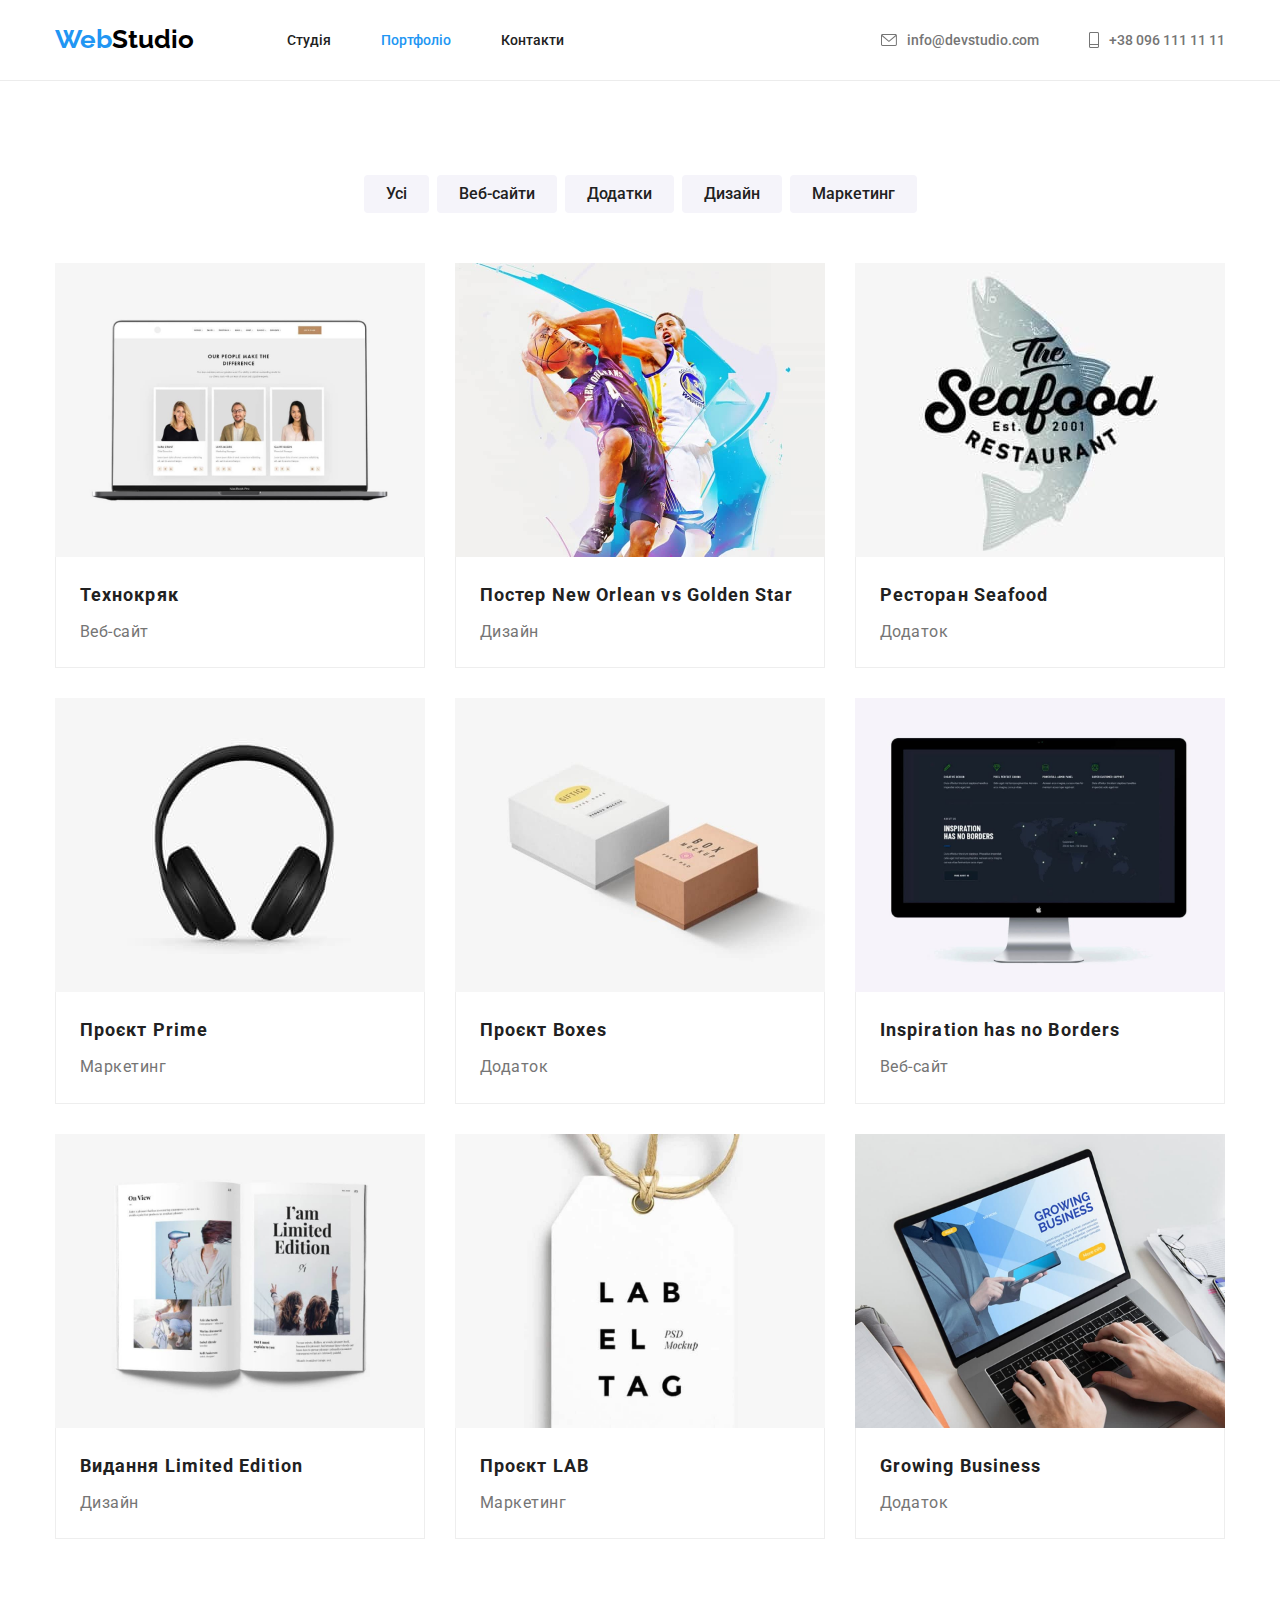
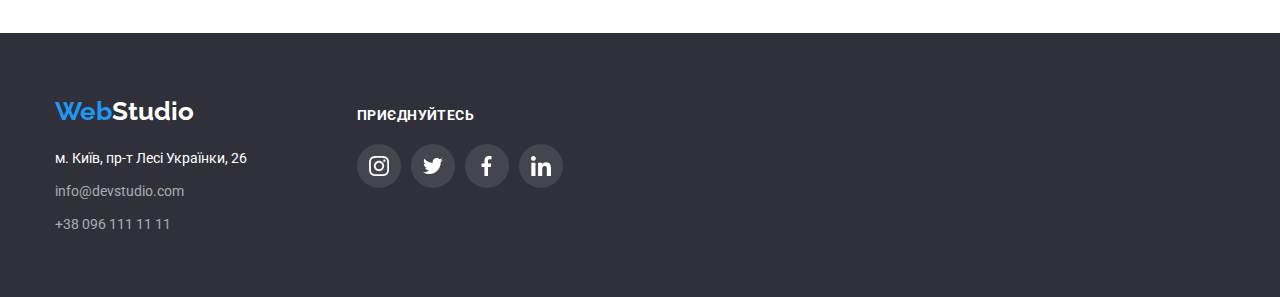
==== commit 4d4ab18d: "заміняе зображення" ====
--- a/portfolio.html
+++ b/portfolio.html
@@ -6,11 +6,13 @@
     <meta name="viewport" content="width=device-width, initial-scale=1.0" />
     <title>Портфоліо</title>
     <!-- шрифти -->
-    <link rel="preconnect" href="https://fonts.googleapis.com">
-    <link rel="preconnect" href="https://fonts.gstatic.com" crossorigin>
-    <link href="https://fonts.googleapis.com/css2?family=Raleway:wght@700&family=Roboto:wght@400;500;700;900&display=swap"
-      rel="stylesheet">
-      <!-- нормалізатор -->
+    <link rel="preconnect" href="https://fonts.googleapis.com" />
+    <link rel="preconnect" href="https://fonts.gstatic.com" crossorigin />
+    <link
+      href="https://fonts.googleapis.com/css2?family=Raleway:wght@700&family=Roboto:wght@400;500;700;900&display=swap"
+      rel="stylesheet"
+    />
+    <!-- нормалізатор -->
     <link
       rel="stylesheet"
       href="https://cdnjs.cloudflare.com/ajax/libs/modern-normalize/1.1.0/modern-normalize.min.css"
@@ -25,24 +27,27 @@
           <a class="link logo-link" href="./index.html"><span class="logo">Web</span>Studio</a>
           <ul class="site-nav list">
             <li class="item"><a class="link connect" href="./index.html">Студія</a></li>
-            <li class="item"><a class="link connect current" href="./portfolio.html">Портфоліо</a></li>
+            <li class="item">
+              <a class="link connect current" href="./portfolio.html">Портфоліо</a>
+            </li>
             <li class="item"><a class="link connect" href="#">Контакти</a></li>
           </ul>
         </nav>
         <ul class="contact list">
-        <li class="item">
-          <a class="link connect" href="mailto:info@devstudio.com">
-            <svg class="icon" width="16" height="12">
-              <use href="./images/icons/sprite.svg#envelope"></use>
-            </svg>info@devstudio.com
-          </a>
-        </li>
-        <li class="item">
-          <a class="link connect" href="tel:+380961111111">
-            <svg class="icon" width="10" height="16">
-              <use href="./images/icons/sprite.svg#phone"></use>
-            </svg>+38 096 111 11 11</a>
-        </li>
+          <li class="item">
+            <a class="link connect" href="mailto:info@devstudio.com">
+              <svg class="icon" width="16" height="12">
+                <use href="./images/icons/sprite.svg#envelope"></use></svg
+              >info@devstudio.com
+            </a>
+          </li>
+          <li class="item">
+            <a class="link connect" href="tel:+380961111111">
+              <svg class="icon" width="10" height="16">
+                <use href="./images/icons/sprite.svg#phone"></use></svg
+              >+38 096 111 11 11</a
+            >
+          </li>
         </ul>
       </div>
     </header>
@@ -59,16 +64,21 @@
             <li class="list-btn">
               <button class="button button-filter" type="button">Веб-сайти</button>
             </li>
-            <li class="list-btn"><button class="button button-filter" type="button">Додатки</button></li>
-            <li class="list-btn"><button class="button button-filter" type="button">Дизайн</button></li>
+            <li class="list-btn">
+              <button class="button button-filter" type="button">Додатки</button>
+            </li>
+            <li class="list-btn">
+              <button class="button button-filter" type="button">Дизайн</button>
+            </li>
             <li class="list-btn">
               <button class="button button-filter" type="button">Маркетинг</button>
             </li>
           </ul>
           <ul class="list portfolio">
             <li class="portfolio-box">
-              <img class="image"
-                src="./images/portfolio/img-8.jpg"
+              <img
+                class="image"
+                src="./images/portfolio/img-8.jpeg"
                 alt="відкрита веб-сторінка на ноутбуці"
                 width="370"
                 height="294"
@@ -79,20 +89,24 @@
               </div>
             </li>
             <li class="portfolio-box">
-              <img class="image"
-                src="./images/portfolio/img-9.jpg"
+              <img
+                class="image"
+                src="./images/portfolio/img-9.jpeg"
                 alt="Два гравця баскетболу у грі"
                 width="370"
                 height="294"
               />
               <div class="text-content">
-                <h3 class="box-subtitle">Постер <span lang="en">New Orlean vs Golden Star</span></h3>
+                <h3 class="box-subtitle">
+                  Постер <span lang="en">New Orlean vs Golden Star</span>
+                </h3>
                 <p class="desc">Дизайн</p>
               </div>
             </li>
             <li class="portfolio-box">
-              <img class="image"
-                src="./images/portfolio/img-10.jpg"
+              <img
+                class="image"
+                src="./images/portfolio/img-10.jpeg"
                 alt="логотип ресторану морська їжа з малюнком риби"
                 width="370"
                 height="294"
@@ -103,22 +117,35 @@
               </div>
             </li>
             <li class="portfolio-box">
-              <img class="image" src="./images/portfolio/img-11.jpg" alt="Навушники" width="370" height="294" />
+              <img
+                class="image"
+                src="./images/portfolio/img-11.jpeg"
+                alt="Навушники"
+                width="370"
+                height="294"
+              />
               <div class="text-content">
                 <h3 class="box-subtitle">Проєкт <span lang="en">Prime</span></h3>
                 <p class="desc">Маркетинг</p>
               </div>
             </li>
             <li class="portfolio-box">
-              <img class="image" src="./images/portfolio/img-12.jpg" alt="дві коробки" width="370" height="294" />
+              <img
+                class="image"
+                src="./images/portfolio/img-12.jpeg"
+                alt="дві коробки"
+                width="370"
+                height="294"
+              />
               <div class="text-content">
                 <h3 class="box-subtitle">Проєкт <span lang="en">Boxes</span></h3>
                 <p class="desc">Додаток</p>
               </div>
             </li>
             <li class="portfolio-box">
-              <img class="image"
-                src="./images/portfolio/img-13.jpg"
+              <img
+                class="image"
+                src="./images/portfolio/img-13.jpeg"
                 alt="сторінка веб-сайту на моніторі"
                 width="370"
                 height="294"
@@ -129,8 +156,9 @@
               </div>
             </li>
             <li class="portfolio-box">
-              <img class="image"
-                src="./images/portfolio/img-14.jpg"
+              <img
+                class="image"
+                src="./images/portfolio/img-14.jpeg"
                 alt="книга, лимітоване видавництво"
                 width="370"
                 height="294"
@@ -141,15 +169,22 @@
               </div>
             </li>
             <li class="portfolio-box">
-              <img class="image" src="./images/portfolio/img-15.jpg" alt="Лейбл магазину" width="370" height="294" />
+              <img
+                class="image"
+                src="./images/portfolio/img-15.jpeg"
+                alt="Лейбл магазину"
+                width="370"
+                height="294"
+              />
               <div class="text-content">
                 <h3 class="box-subtitle">Проєкт <span lang="en">LAB</span></h3>
                 <p class="desc">Маркетинг</p>
               </div>
             </li>
             <li class="portfolio-box">
-              <img class="image"
-                src="./images/portfolio/img-16.jpg"
+              <img
+                class="image"
+                src="./images/portfolio/img-16.jpeg"
                 alt="Людина працюе за ноутбуком"
                 width="370"
                 height="294"
@@ -166,18 +201,29 @@
     <footer class="page-footer">
       <div class="container">
         <div>
-          <a class="link logo-link logo-footer" href="./index.html"><span class="logo">Web</span>Studio</a>
+          <a class="link logo-link logo-footer" href="./index.html"
+            ><span class="logo">Web</span>Studio</a
+          >
           <address>
             <ul class="list">
               <li class="list-item">
-                <a class="connect reach" href="https://goo.gl/maps/CPtrU1FHBa2aNyZL9" target="_blank"
-                  rel="noopener noreferrer nofollow">м. Київ, пр-т Лесі Українки, 26</a>
+                <a
+                  class="connect reach"
+                  href="https://goo.gl/maps/CPtrU1FHBa2aNyZL9"
+                  target="_blank"
+                  rel="noopener noreferrer nofollow"
+                  >м. Київ, пр-т Лесі Українки, 26</a
+                >
               </li>
               <li class="list-item">
-                <a class="link connect contact-address" href="mailto:info@devstudio.com">info@devstudio.com</a>
+                <a class="link connect contact-address" href="mailto:info@devstudio.com"
+                  >info@devstudio.com</a
+                >
               </li>
               <li class="list-item">
-                <a class="link connect contact-address" href="tel:+380961111111">+38 096 111 11 11</a>
+                <a class="link connect contact-address" href="tel:+380961111111"
+                  >+38 096 111 11 11</a
+                >
               </li>
             </ul>
           </address>
--- a/css/styles.css
+++ b/css/styles.css
@@ -220,13 +220,15 @@
 
 .visually-hidden {
   position: absolute;
-  width: 1px;
-  height: 1px;
-  margin: -1px;
-  padding: 0;
-  overflow: hidden;
-  border: 0;
-  clip: rect(0 0 0 0);
+    white-space: nowrap;
+    width: 1px;
+    height: 1px;
+    overflow: hidden;
+    border: 0;
+    padding: 0;
+    clip: rect(0 0 0 0);
+    clip-path: inset(50%);
+    margin: -1px;
 }
 
 .list-merit {
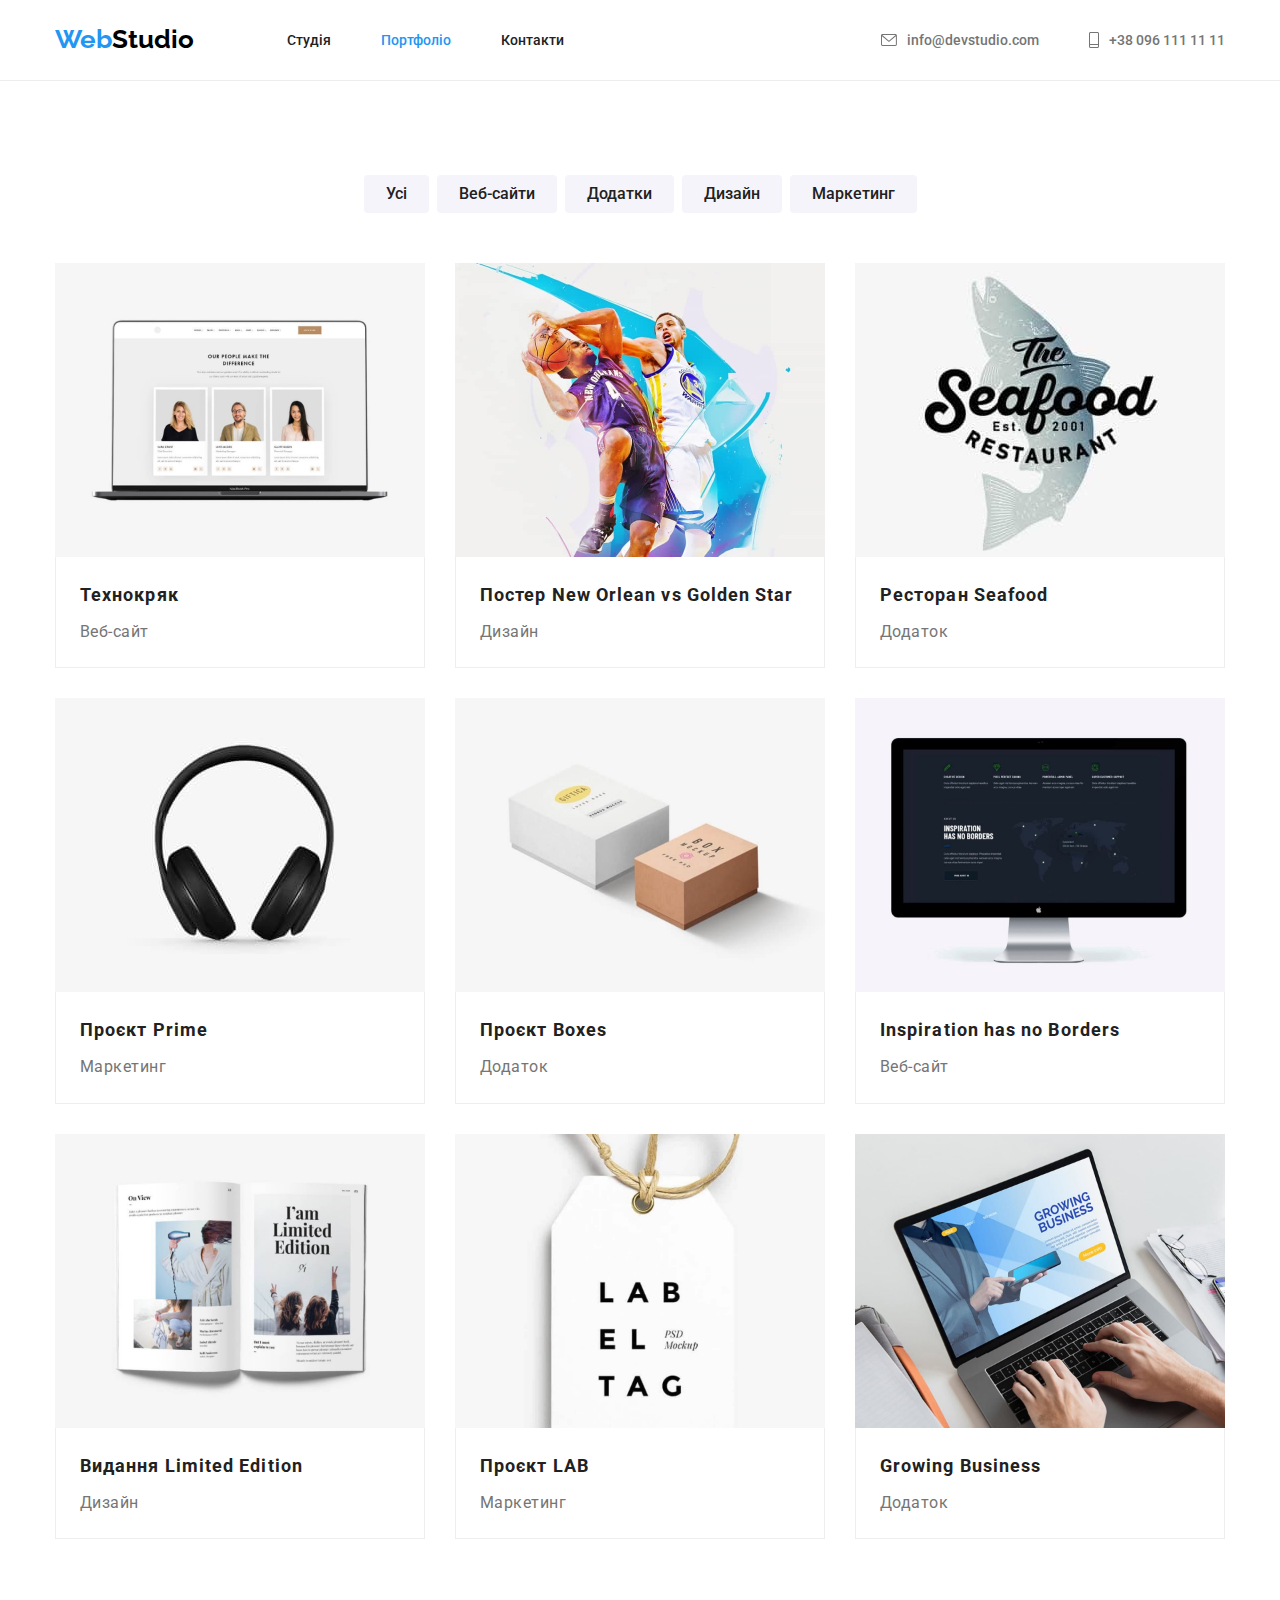
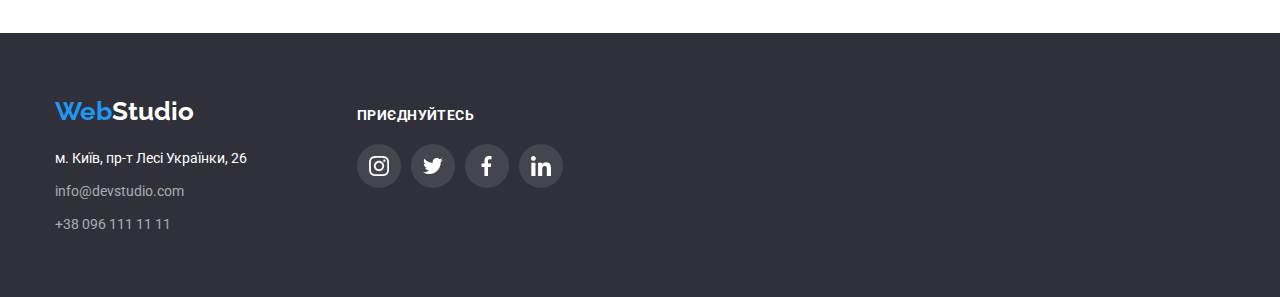
==== commit 943b0ccd: "знімае фіксовану висоту та ширину для посилань" ====
--- a/portfolio.html
+++ b/portfolio.html
@@ -37,14 +37,14 @@
           <li class="item">
             <a class="link connect" href="mailto:info@devstudio.com">
               <svg class="icon" width="16" height="12">
-                <use href="./images/icons/sprite.svg#envelope"></use></svg
+                <use href="./images/icons.svg#envelope"></use></svg
               >info@devstudio.com
             </a>
           </li>
           <li class="item">
             <a class="link connect" href="tel:+380961111111">
               <svg class="icon" width="10" height="16">
-                <use href="./images/icons/sprite.svg#phone"></use></svg
+                <use href="./images/icons.svg#phone"></use></svg
               >+38 096 111 11 11</a
             >
           </li>
@@ -76,7 +76,8 @@
           </ul>
           <ul class="list portfolio">
             <li class="portfolio-box">
-              <img
+              <a class="link" href="http://" target="_blank" rel="noopener noreferrer nofollow">
+                <img
                 class="image"
                 src="./images/portfolio/img-8.jpeg"
                 alt="відкрита веб-сторінка на ноутбуці"
@@ -87,9 +88,12 @@
                 <h3 class="box-subtitle">Технокряк</h3>
                 <p class="desc">Веб-сайт</p>
               </div>
-            </li>
-            <li class="portfolio-box">
-              <img
+              </a>
+              
+            </li>
+            <li class="portfolio-box">
+              <a class="link" href="http://" target="_blank" rel="noopener noreferrer nofollow">
+                <img
                 class="image"
                 src="./images/portfolio/img-9.jpeg"
                 alt="Два гравця баскетболу у грі"
@@ -102,9 +106,12 @@
                 </h3>
                 <p class="desc">Дизайн</p>
               </div>
-            </li>
-            <li class="portfolio-box">
-              <img
+              </a>
+              
+            </li>
+            <li class="portfolio-box">
+              <a class="link" href="http://" target="_blank" rel="noopener noreferrer nofollow">
+                <img
                 class="image"
                 src="./images/portfolio/img-10.jpeg"
                 alt="логотип ресторану морська їжа з малюнком риби"
@@ -115,9 +122,12 @@
                 <h3 class="box-subtitle">Ресторан <span lang="en">Seafood</span></h3>
                 <p class="desc">Додаток</p>
               </div>
-            </li>
-            <li class="portfolio-box">
-              <img
+              </a>
+              
+            </li>
+            <li class="portfolio-box">
+              <a class="link" href="http://" target="_blank" rel="noopener noreferrer nofollow">
+                <img
                 class="image"
                 src="./images/portfolio/img-11.jpeg"
                 alt="Навушники"
@@ -128,9 +138,12 @@
                 <h3 class="box-subtitle">Проєкт <span lang="en">Prime</span></h3>
                 <p class="desc">Маркетинг</p>
               </div>
-            </li>
-            <li class="portfolio-box">
-              <img
+              </a>
+              
+            </li>
+            <li class="portfolio-box">
+              <a class="link" href="http://" target="_blank" rel="noopener noreferrer nofollow">
+                <img
                 class="image"
                 src="./images/portfolio/img-12.jpeg"
                 alt="дві коробки"
@@ -141,9 +154,12 @@
                 <h3 class="box-subtitle">Проєкт <span lang="en">Boxes</span></h3>
                 <p class="desc">Додаток</p>
               </div>
-            </li>
-            <li class="portfolio-box">
-              <img
+              </a>
+              
+            </li>
+            <li class="portfolio-box">
+              <a class="link" href="http://" target="_blank" rel="noopener noreferrer nofollow">
+                <img
                 class="image"
                 src="./images/portfolio/img-13.jpeg"
                 alt="сторінка веб-сайту на моніторі"
@@ -154,9 +170,12 @@
                 <h3 class="box-subtitle" lang="en">Inspiration has no Borders</h3>
                 <p class="desc">Веб-сайт</p>
               </div>
-            </li>
-            <li class="portfolio-box">
-              <img
+              </a>
+              
+            </li>
+            <li class="portfolio-box">
+              <a class="link" href="http://" target="_blank" rel="noopener noreferrer nofollow">
+                <img
                 class="image"
                 src="./images/portfolio/img-14.jpeg"
                 alt="книга, лимітоване видавництво"
@@ -167,9 +186,12 @@
                 <h3 class="box-subtitle">Видання <span lang="en">Limited Edition</span></h3>
                 <p class="desc">Дизайн</p>
               </div>
-            </li>
-            <li class="portfolio-box">
-              <img
+              </a>
+              
+            </li>
+            <li class="portfolio-box">
+              <a class="link" href="http://" target="_blank" rel="noopener noreferrer nofollow">
+                <img
                 class="image"
                 src="./images/portfolio/img-15.jpeg"
                 alt="Лейбл магазину"
@@ -180,9 +202,12 @@
                 <h3 class="box-subtitle">Проєкт <span lang="en">LAB</span></h3>
                 <p class="desc">Маркетинг</p>
               </div>
-            </li>
-            <li class="portfolio-box">
-              <img
+              </a>
+              
+            </li>
+            <li class="portfolio-box">
+              <a class="link" href="http://" target="_blank" rel="noopener noreferrer nofollow">
+                <img
                 class="image"
                 src="./images/portfolio/img-16.jpeg"
                 alt="Людина працюе за ноутбуком"
@@ -193,6 +218,8 @@
                 <h3 class="box-subtitle" lang="en">Growing Business</h3>
                 <p class="desc">Додаток</p>
               </div>
+              </a>
+              
             </li>
           </ul>
         </section>
@@ -205,10 +232,10 @@
             ><span class="logo">Web</span>Studio</a
           >
           <address>
-            <ul class="list">
+            <ul class="list address">
               <li class="list-item">
                 <a
-                  class="connect reach"
+                  class="link reach"
                   href="https://goo.gl/maps/CPtrU1FHBa2aNyZL9"
                   target="_blank"
                   rel="noopener noreferrer nofollow"
@@ -231,31 +258,31 @@
         <div class="social-bloc">
           <p class="welcome-text"><strong>приєднуйтесь</strong></p>
           <ul class="list social-links">
-            <li class="item">
+            <li class="item social-item">
               <a class="link social-link welcome-link" href="#" aria-label="instagram">
                 <svg class="icon">
-                  <use href="./images/icons/sprite.svg#instagram"></use>
-                </svg>
-              </a>
-            </li>
-            <li class="item">
+                  <use href="./images/icons.svg#instagram"></use>
+                </svg>
+              </a>
+            </li>
+            <li class="item social-item">
               <a class="link social-link welcome-link" href="#" aria-label="twitter">
                 <svg class="icon">
-                  <use href="./images/icons/sprite.svg#twitter"></use>
-                </svg>
-              </a>
-            </li>
-            <li class="item">
+                  <use href="./images/icons.svg#twitter"></use>
+                </svg>
+              </a>
+            </li>
+            <li class="item social-item">
               <a class="link social-link welcome-link" href="#" aria-label="facebook">
                 <svg class="icon">
-                  <use href="./images/icons/sprite.svg#facebook"></use>
-                </svg>
-              </a>
-            </li>
-            <li class="item">
+                  <use href="./images/icons.svg#facebook"></use>
+                </svg>
+              </a>
+            </li>
+            <li class="item social-item">
               <a class="link social-link welcome-link" href="#" aria-label="linkedin">
                 <svg class="icon">
-                  <use href="./images/icons/sprite.svg#linkedin"></use>
+                  <use href="./images/icons.svg#linkedin"></use>
                 </svg>
               </a>
             </li>
--- a/css/styles.css
+++ b/css/styles.css
@@ -24,6 +24,7 @@
   --color-icon: #afb1b8;
   --color-contact-tooter: rgba(255, 255, 255, 0.6);
 }
+
 /* спадкодавець */
 body {
   background-color: var(--color-background);
@@ -41,11 +42,14 @@
 
 .image {
   display: block;
-}
-
-.connect {
+  max-width: 100%;
+  height: auto;
+}
+
+.link {
   text-decoration: none;
 }
+
 /* кнопка загальні властивості */
 .button {
   border: none;
@@ -65,8 +69,7 @@
 /* Оформлення блоків */
 .container {
   width: 1200px;
-  margin-left: auto;
-  margin-right: auto;
+  margin: 0 auto;
   padding: 0 15px;
 }
 
@@ -102,9 +105,7 @@
 }
 .site-nav {
   display: flex;
-}
-.site-nav .item + .item {
-  margin-left: 50px;
+  gap: 50px;
 }
 
 .site-nav .connect {
@@ -129,11 +130,9 @@
 .contact {
   display: flex;
   margin-left: auto;
-}
-
-.contact .item + .item {
-  margin-left: 50px;
-}
+  gap: 50px;
+}
+
 /* Мейл. тел. */
 .contact .connect {
   display: flex;
@@ -142,6 +141,7 @@
   color: var(--color-primary);
   font-weight: var(--font-weight-less);
   font-size: var(--font-size-less);
+  fill: currentColor;
   line-height: 1.143;
 }
 
@@ -153,7 +153,6 @@
 /* іконки мейл. тел. */
 .connect .icon {
   align-self: center;
-  fill: currentColor;
 }
 
 /* hero */
@@ -161,9 +160,8 @@
   text-align: center;
   padding-top: 200px;
   padding-bottom: 200px;
-  /* max-width: 1600px; */
-  margin-right: auto;
-  margin-left: auto;
+  max-width: 1600px;
+  margin: 0 auto;
   background-color: var(--color-brand);
   background-image: linear-gradient(to right, var(--color-img-overlay), var(--color-img-overlay)),
     url(../images/studio/Img-team.jpeg);
@@ -215,7 +213,7 @@
   display: flex;
   max-width: 1170px;
   height: 248px;
-  margin-left: 0;
+  gap: 30px;
 }
 
 .visually-hidden {
@@ -233,12 +231,8 @@
 
 .list-merit {
   width: 270px;
-  margin-left: 30px;
-}
-
-.list-merit:first-child {
-  margin-left: 0;
-}
+}
+
 
 .thumb {
   display: flex;
@@ -281,12 +275,7 @@
 
 .work {
   display: flex;
-}
-.work-foto {
-  margin-left: 30px;
-}
-.work-foto:first-child {
-  margin-left: 0;
+  gap: 30px;
 }
 
 /* наша команда */
@@ -296,20 +285,16 @@
 
 .team {
   display: flex;
+  gap: 30px;
 }
 
 .team-list {
-  margin-left: 30px;
   background-color: var(--color-white);
   box-shadow: 0px 1px 3px rgba(0, 0, 0, 0.12), 0px 1px 1px rgba(0, 0, 0, 0.14),
     0px 2px 1px rgba(0, 0, 0, 0.2);
   border-radius: 0px 0px 4px 4px;
 }
 
-.team-list:first-child {
-  margin-left: 0;
-}
-
 .desc-text {
   margin-top: 0;
   margin-bottom: 16px;
@@ -324,27 +309,32 @@
   display: flex;
   align-items: center;
   justify-content: center;
-  margin-left: auto;
-  margin-right: auto;
+  margin: 0 auto;
   gap: 10px;
   margin-bottom: 30px;
 }
 
 /* посилання на соцмережи */
+.social-item {
+   width: 44px;
+  height: 44px;
+}
+
 .item .social-link {
   display: flex;
   align-items: center;
   justify-content: center;
   border-radius: 50%;
-  width: 44px;
-  height: 44px;
+  width: 100%;
+  height: 100%;
   color: var(--color-icon);
+  fill: currentColor;
+
 }
 
 .social-link .icon {
   width: 20px;
   height: 20px;
-  fill: currentColor;
 }
 
 .item .social-link:hover,
@@ -356,27 +346,26 @@
 /* Постійні кліенти */
 .clients {
   display: flex;
-}
-.clients-card {
-  display: flex;
-  margin-left: 30px;
-}
-
-.clients-card:nth-child(1) {
-  margin-left: 0;
+  gap: 30px;
+}
+
+.clients-item {
+  width: 170px;
+  height: 92px;
 }
 
 .clients-link {
   display: flex;
   align-items: center;
   justify-content: center;
-  width: 170px;
-  height: 92px;
+  width: 100%;
+  height: 100%;
+  
 }
 
 .clients-link .thumb-icon {
-  width: 170px;
-  height: 92px;
+width: 100%;
+  height: 100%;
   fill: var(--color-icon);
   padding: 0 32px;
   border: 1px solid var(--color-icon);
@@ -400,12 +389,17 @@
   color: var(--color-logo-footer);
 }
 /* address */
+.address {
+margin-top: 20px;
+}
+
 .list-item {
-  margin-top: 9px;
-}
-.list-item:first-child {
-  margin-top: 20px;
-}
+  margin-bottom: 9px;
+}
+.list-item:last-child {
+  margin-bottom: 0;
+}
+
 .reach {
   color: var(--color-white);
   font-style: normal;
@@ -489,24 +483,13 @@
 .portfolio {
   display: flex;
   flex-wrap: wrap;
-  box-sizing: border-box;
-
+  gap: 30px;
 }
 .portfolio-box {
-  width: calc((100% - 60px) / 3);
-  margin-right: 30px;
-  margin-bottom: 30px;
-}
-
-.portfolio-box:nth-child(3n) {
-  margin-right: 0;
-} 
-
-.portfolio-box:nth-last-child(-n + 3) {
-  margin-bottom: 0;
-}
-
-.portfolio-box > .text-content {
+  flex-basis: calc((100% - 60px) / 3);
+}
+
+.text-content {
   padding: 20px 24px;
   border: 1px solid var(--color-border-box);
   border-top: 0;
@@ -519,8 +502,6 @@
 }
 
 .post-text {
-  margin-top: 0px;
-  margin-bottom: 0px;
   font-size: var(--font-size-less);
   line-height: 1.714;
 }
@@ -532,6 +513,9 @@
   font-size: 18px;
   line-height: 2;
   letter-spacing: 0.06em;
+  white-space: nowrap;
+  overflow: hidden;
+  text-overflow: ellipsis;
 }
 
 .desc {
@@ -543,4 +527,4 @@
   letter-spacing: 0.03em;
 }
 
-/* чи буде кращим використати для фону у герої контейнер .container-fluid ? */
+
